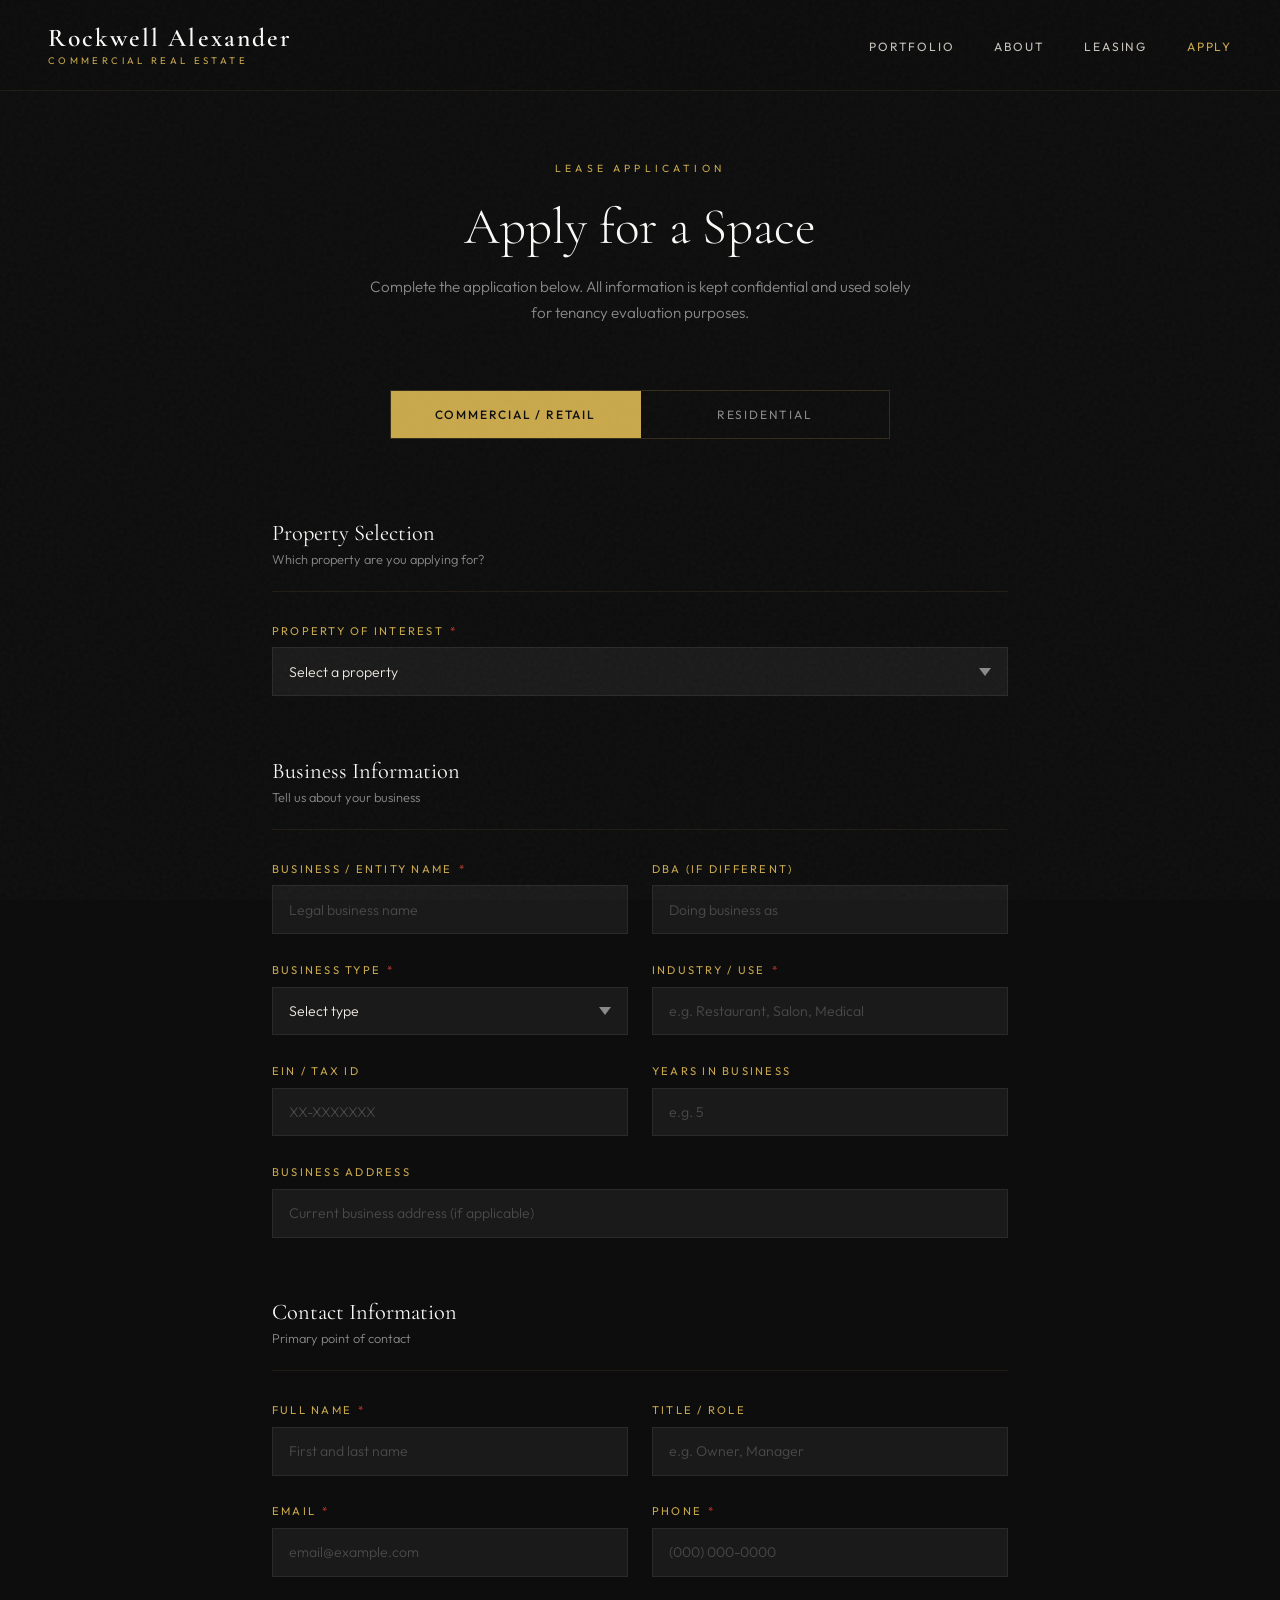
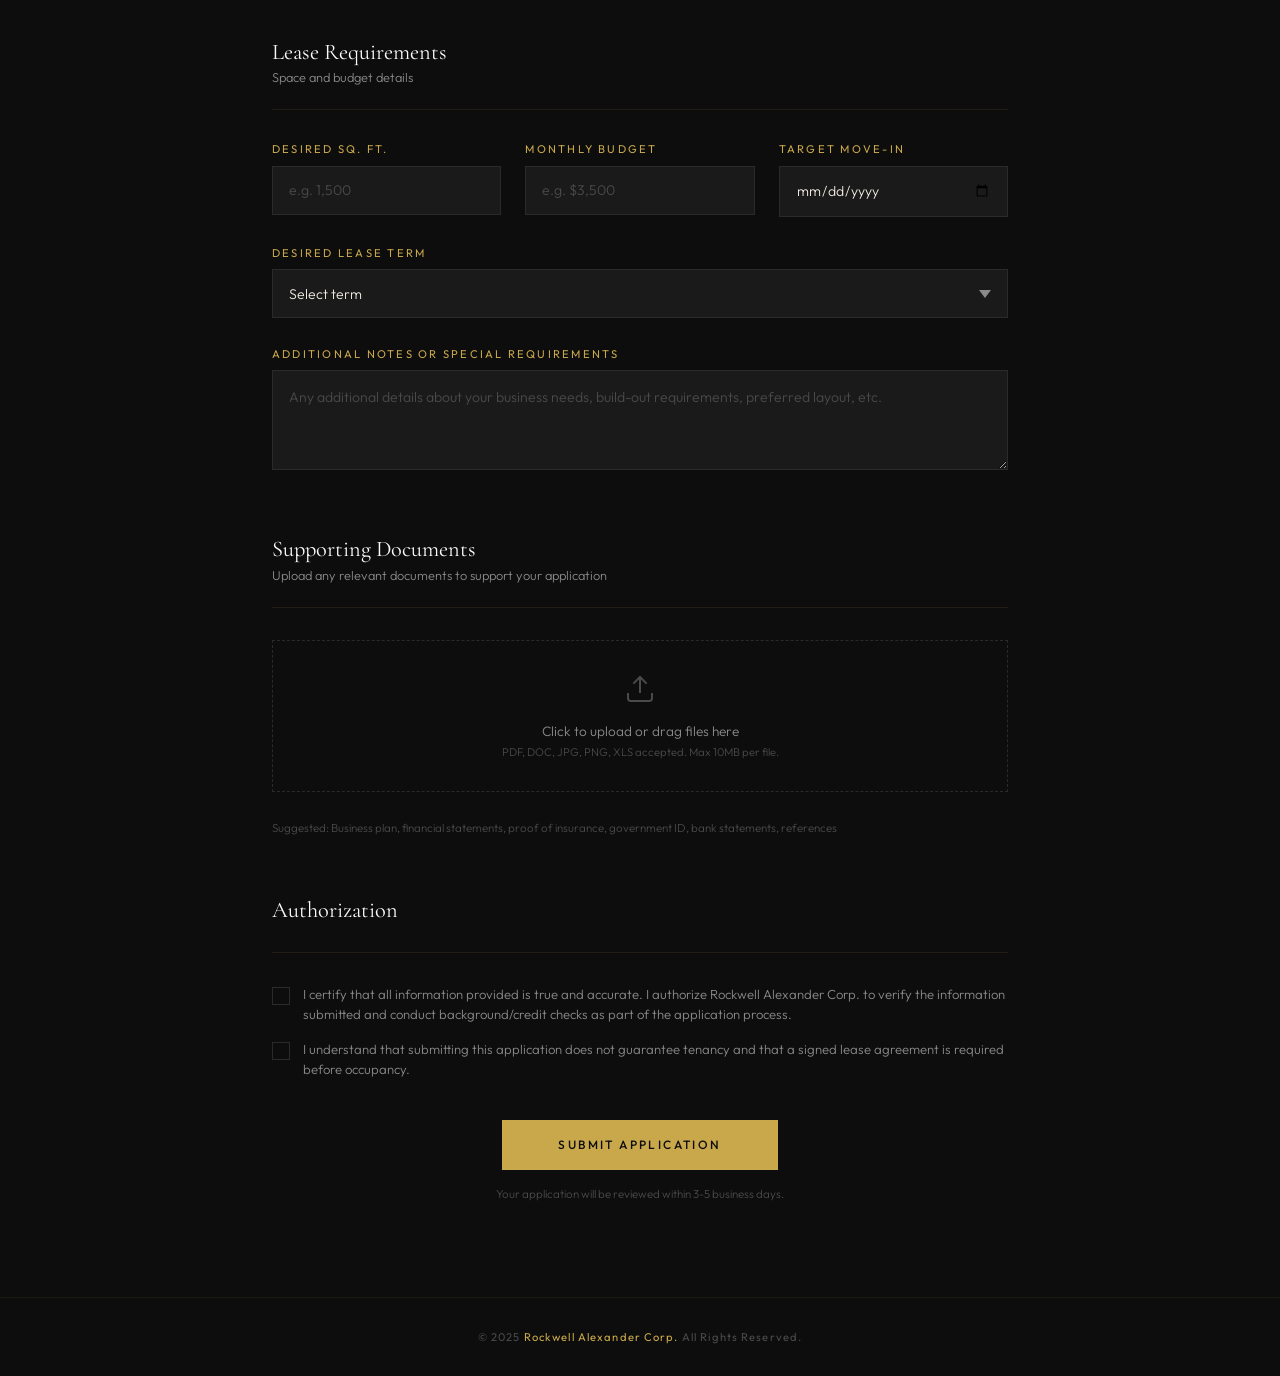
==== apply.html @ 835d2788 "v1" ====
<!DOCTYPE html>
<html lang="en">
<head>
<meta charset="UTF-8">
<meta name="viewport" content="width=device-width, initial-scale=1.0">
<title>Apply | Rockwell Alexander Corp.</title>
<link href="https://fonts.googleapis.com/css2?family=Cormorant+Garamond:ital,wght@0,300;0,400;0,500;0,600;0,700;1,300;1,400&family=Outfit:wght@300;400;500;600&display=swap" rel="stylesheet">
<style>
*,*::before,*::after{margin:0;padding:0;box-sizing:border-box}
:root{--onyx:#0d0d0d;--charcoal:#1a1a1a;--graphite:#2a2a2a;--slate:#4a4a4a;--silver:#8a8a8a;--pearl:#c8c4bc;--cream:#f0ece4;--gold:#c9a84c;--gold-light:#dfc06f;--white:#fafaf8;--serif:'Cormorant Garamond',Georgia,serif;--sans:'Outfit',system-ui,sans-serif}
html{scroll-behavior:smooth}
body{font-family:var(--sans);background:var(--onyx);color:var(--cream);overflow-x:hidden;-webkit-font-smoothing:antialiased;min-height:100vh}
body::after{content:'';position:fixed;inset:0;background-image:url("data:image/svg+xml,%3Csvg viewBox='0 0 256 256' xmlns='http://www.w3.org/2000/svg'%3E%3Cfilter id='noise'%3E%3CfeTurbulence type='fractalNoise' baseFrequency='0.9' numOctaves='4' stitchTiles='stitch'/%3E%3C/filter%3E%3Crect width='100%25' height='100%25' filter='url(%23noise)' opacity='0.03'/%3E%3C/svg%3E");pointer-events:none;z-index:9999}

/* NAV */
nav{position:fixed;top:0;left:0;right:0;z-index:100;padding:1.5rem 3rem;display:flex;justify-content:space-between;align-items:center;background:rgba(13,13,13,0.97);backdrop-filter:blur(20px);box-shadow:0 1px 0 rgba(201,168,76,0.1)}
.logo{display:flex;flex-direction:column;text-decoration:none}
.logo-main{font-family:var(--serif);font-size:1.6rem;font-weight:600;letter-spacing:0.08em;color:var(--white);line-height:1.1}
.logo-sub{font-family:var(--sans);font-size:0.6rem;font-weight:400;letter-spacing:0.35em;text-transform:uppercase;color:var(--gold);margin-top:2px}
.nav-links{display:flex;gap:2.5rem;list-style:none;align-items:center}
.nav-links a{font-family:var(--sans);font-size:0.75rem;font-weight:400;letter-spacing:0.15em;text-transform:uppercase;color:var(--pearl);text-decoration:none;transition:color 0.3s}
.nav-links a:hover{color:var(--gold)}
.menu-toggle{display:none;background:none;border:none;cursor:pointer;padding:0.5rem}
.menu-toggle span{display:block;width:24px;height:1px;background:var(--cream);margin:6px 0}

/* PAGE HEADER */
.page-header{padding:10rem 2rem 4rem;text-align:center}
.page-header .eyebrow{font-size:0.65rem;font-weight:400;letter-spacing:0.4em;text-transform:uppercase;color:var(--gold);margin-bottom:1.2rem}
.page-header h1{font-family:var(--serif);font-size:clamp(2.2rem,4vw,3.5rem);font-weight:300;color:var(--white);line-height:1.2;margin-bottom:1rem}
.page-header p{font-size:0.95rem;font-weight:300;color:var(--silver);max-width:560px;margin:0 auto;line-height:1.7}

/* APPLICATION TYPE TOGGLE */
.app-type-toggle{display:flex;justify-content:center;gap:0;margin:0 auto 3rem;max-width:500px;border:1px solid rgba(201,168,76,0.2);border-radius:0}
.toggle-btn{flex:1;padding:1rem 1.5rem;background:transparent;border:none;color:var(--silver);font-family:var(--sans);font-size:0.75rem;font-weight:400;letter-spacing:0.15em;text-transform:uppercase;cursor:pointer;transition:all 0.3s ease;position:relative}
.toggle-btn.active{background:var(--gold);color:var(--onyx);font-weight:500}
.toggle-btn:first-child{border-right:1px solid rgba(201,168,76,0.2)}
.toggle-btn:hover:not(.active){color:var(--gold);background:rgba(201,168,76,0.05)}

/* FORM CONTAINER */
.form-container{max-width:800px;margin:0 auto;padding:0 2rem 6rem}
.form-section{display:none}
.form-section.active{display:block}

/* FORM STYLES */
.form-group{margin-bottom:1.8rem}
.form-row{display:grid;grid-template-columns:1fr 1fr;gap:1.5rem}
.form-row-3{display:grid;grid-template-columns:1fr 1fr 1fr;gap:1.5rem}
.form-label{display:block;font-size:0.7rem;font-weight:400;letter-spacing:0.2em;text-transform:uppercase;color:var(--gold);margin-bottom:0.6rem}
.form-label .required{color:#c0392b;margin-left:2px}
.form-input,.form-select,.form-textarea{width:100%;padding:0.9rem 1rem;background:var(--charcoal);border:1px solid var(--graphite);color:var(--cream);font-family:var(--sans);font-size:0.88rem;font-weight:300;transition:border-color 0.3s ease;outline:none;-webkit-appearance:none;appearance:none;border-radius:0}
.form-input::placeholder,.form-textarea::placeholder{color:var(--slate);font-weight:300}
.form-input:focus,.form-select:focus,.form-textarea:focus{border-color:var(--gold);box-shadow:0 0 0 1px rgba(201,168,76,0.1)}
.form-select{background-image:url("data:image/svg+xml,%3Csvg xmlns='http://www.w3.org/2000/svg' width='12' height='8' viewBox='0 0 12 8'%3E%3Cpath fill='%238a8a8a' d='M6 8L0 0h12z'/%3E%3C/svg%3E");background-repeat:no-repeat;background-position:right 1rem center;padding-right:2.5rem;cursor:pointer}
.form-select option{background:var(--charcoal);color:var(--cream)}
.form-textarea{resize:vertical;min-height:100px;line-height:1.6}

/* SECTION DIVIDERS */
.form-divider{padding:2rem 0 1.5rem;border-bottom:1px solid rgba(201,168,76,0.1);margin-bottom:2rem}
.form-divider h3{font-family:var(--serif);font-size:1.4rem;font-weight:400;color:var(--white);margin-bottom:0.3rem}
.form-divider p{font-size:0.8rem;color:var(--silver);font-weight:300}

/* FILE UPLOAD */
.file-upload-area{border:1px dashed var(--graphite);padding:2rem;text-align:center;cursor:pointer;transition:all 0.3s ease;position:relative}
.file-upload-area:hover,.file-upload-area.dragover{border-color:var(--gold);background:rgba(201,168,76,0.03)}
.file-upload-area input[type="file"]{position:absolute;inset:0;opacity:0;cursor:pointer}
.file-upload-icon{margin-bottom:0.8rem}
.file-upload-icon svg{width:32px;height:32px;stroke:var(--slate)}
.file-upload-text{font-size:0.85rem;color:var(--silver);font-weight:300;margin-bottom:0.3rem}
.file-upload-hint{font-size:0.7rem;color:var(--slate);font-weight:300}
.file-list{margin-top:1rem;display:flex;flex-direction:column;gap:0.5rem}
.file-item{display:flex;align-items:center;justify-content:space-between;padding:0.6rem 0.8rem;background:var(--graphite);font-size:0.8rem;color:var(--pearl)}
.file-item button{background:none;border:none;color:var(--silver);cursor:pointer;font-size:0.75rem;padding:0.2rem 0.5rem;transition:color 0.2s}
.file-item button:hover{color:#c0392b}
.file-size{color:var(--slate);font-size:0.7rem;margin-left:0.5rem}

/* CHECKBOX / CONSENT */
.form-checkbox{display:flex;align-items:flex-start;gap:0.8rem;cursor:pointer;margin-bottom:1rem}
.form-checkbox input{display:none}
.checkbox-box{width:18px;height:18px;min-width:18px;border:1px solid var(--graphite);display:flex;align-items:center;justify-content:center;transition:all 0.2s;margin-top:2px}
.form-checkbox input:checked + .checkbox-box{background:var(--gold);border-color:var(--gold)}
.form-checkbox input:checked + .checkbox-box svg{opacity:1}
.checkbox-box svg{width:12px;height:12px;stroke:var(--onyx);opacity:0;transition:opacity 0.2s}
.checkbox-label{font-size:0.82rem;color:var(--silver);font-weight:300;line-height:1.5}

/* SUBMIT */
.submit-section{margin-top:2.5rem;text-align:center}
.btn-submit{display:inline-block;padding:1.1rem 3.5rem;background:var(--gold);color:var(--onyx);font-family:var(--sans);font-size:0.75rem;font-weight:500;letter-spacing:0.2em;text-transform:uppercase;border:none;cursor:pointer;transition:all 0.3s ease}
.btn-submit:hover{background:var(--gold-light);transform:translateY(-2px);box-shadow:0 10px 30px rgba(201,168,76,0.2)}
.btn-submit:disabled{opacity:0.4;cursor:not-allowed;transform:none;box-shadow:none}
.submit-note{font-size:0.72rem;color:var(--slate);margin-top:1rem;font-weight:300}

/* SUCCESS MESSAGE */
.success-message{display:none;text-align:center;padding:4rem 2rem}
.success-icon{width:60px;height:60px;border:2px solid var(--gold);border-radius:50%;display:flex;align-items:center;justify-content:center;margin:0 auto 1.5rem}
.success-icon svg{width:28px;height:28px;stroke:var(--gold)}
.success-message h2{font-family:var(--serif);font-size:2rem;font-weight:300;color:var(--white);margin-bottom:0.8rem}
.success-message p{font-size:0.9rem;color:var(--silver);font-weight:300;line-height:1.7;max-width:450px;margin:0 auto}

/* FOOTER */
footer{border-top:1px solid rgba(201,168,76,0.08);padding:2rem 3rem;text-align:center}
.footer-text{font-size:0.7rem;color:var(--slate);letter-spacing:0.1em}
.footer-text a{color:var(--gold);text-decoration:none}

/* RESPONSIVE */
@media(max-width:1024px){
.form-row-3{grid-template-columns:1fr 1fr}
}
@media(max-width:768px){
nav{padding:1rem 1.5rem}
.nav-links{display:none}
.nav-links.show{display:flex;flex-direction:column;position:absolute;top:100%;left:0;right:0;background:rgba(13,13,13,0.98);padding:1.5rem 2rem;gap:0;border-bottom:1px solid rgba(201,168,76,0.15);z-index:100;backdrop-filter:blur(10px)}
.nav-links.show li a{padding:0.8rem 0;display:block}
.menu-toggle{display:block}
.page-header{padding:7rem 1.5rem 3rem}
.page-header h1{font-size:2rem}
.form-container{padding:0 1.5rem 4rem}
.form-row,.form-row-3{grid-template-columns:1fr}
.app-type-toggle{margin:0 1.5rem 2.5rem;max-width:none}
.toggle-btn{font-size:0.65rem;padding:0.8rem 1rem}
.form-divider h3{font-size:1.2rem}
}
</style>
</head>
<body>

<nav>
  <a href="index.html" class="logo"><span class="logo-main">Rockwell Alexander</span><span class="logo-sub">Commercial Real Estate</span></a>
  <button class="menu-toggle" onclick="document.querySelector('.nav-links').classList.toggle('show')" aria-label="Menu"><span></span><span></span><span></span></button>
  <ul class="nav-links">
    <li><a href="index.html#portfolio">Portfolio</a></li>
    <li><a href="index.html#about">About</a></li>
    <li><a href="contact.html">Leasing</a></li>
    <li><a href="apply.html" style="color:var(--gold)">Apply</a></li>
  </ul>
</nav>

<header class="page-header">
  <p class="eyebrow">Lease Application</p>
  <h1>Apply for a Space</h1>
  <p>Complete the application below. All information is kept confidential and used solely for tenancy evaluation purposes.</p>
</header>

<!-- APPLICATION TYPE TOGGLE -->
<div class="app-type-toggle">
  <button class="toggle-btn active" onclick="switchForm('commercial')">Commercial / Retail</button>
  <button class="toggle-btn" onclick="switchForm('residential')">Residential</button>
</div>

<div class="form-container">

<!-- ==================== COMMERCIAL APPLICATION ==================== -->
<div class="form-section active" id="form-commercial">

  <div class="form-divider">
    <h3>Property Selection</h3>
    <p>Which property are you applying for?</p>
  </div>

  <div class="form-group">
    <label class="form-label">Property of Interest <span class="required">*</span></label>
    <select class="form-select" name="c_property" required>
      <option value="" disabled selected>Select a property</option>
      <option>18-30 Broadway, Valhalla, NY 10595 — Retail</option>
      <option>2-30 Columbus Avenue, Tuckahoe, NY 10707 — Retail</option>
      <option>392 Bedford Park Boulevard, Bronx, NY — Retail</option>
      <option>348 North Windsor Avenue, Brightwaters, NY — Retail</option>
    </select>
  </div>

  <div class="form-divider">
    <h3>Business Information</h3>
    <p>Tell us about your business</p>
  </div>

  <div class="form-group form-row">
    <div>
      <label class="form-label">Business / Entity Name <span class="required">*</span></label>
      <input type="text" class="form-input" name="c_business_name" placeholder="Legal business name" required>
    </div>
    <div>
      <label class="form-label">DBA (if different)</label>
      <input type="text" class="form-input" name="c_dba" placeholder="Doing business as">
    </div>
  </div>

  <div class="form-group form-row">
    <div>
      <label class="form-label">Business Type <span class="required">*</span></label>
      <select class="form-select" name="c_business_type" required>
        <option value="" disabled selected>Select type</option>
        <option>Sole Proprietorship</option>
        <option>LLC</option>
        <option>Corporation</option>
        <option>Partnership</option>
        <option>Other</option>
      </select>
    </div>
    <div>
      <label class="form-label">Industry / Use <span class="required">*</span></label>
      <input type="text" class="form-input" name="c_industry" placeholder="e.g. Restaurant, Salon, Medical" required>
    </div>
  </div>

  <div class="form-group form-row">
    <div>
      <label class="form-label">EIN / Tax ID</label>
      <input type="text" class="form-input" name="c_ein" placeholder="XX-XXXXXXX">
    </div>
    <div>
      <label class="form-label">Years in Business</label>
      <input type="text" class="form-input" name="c_years_business" placeholder="e.g. 5">
    </div>
  </div>

  <div class="form-group">
    <label class="form-label">Business Address</label>
    <input type="text" class="form-input" name="c_business_address" placeholder="Current business address (if applicable)">
  </div>

  <div class="form-divider">
    <h3>Contact Information</h3>
    <p>Primary point of contact</p>
  </div>

  <div class="form-group form-row">
    <div>
      <label class="form-label">Full Name <span class="required">*</span></label>
      <input type="text" class="form-input" name="c_contact_name" placeholder="First and last name" required>
    </div>
    <div>
      <label class="form-label">Title / Role</label>
      <input type="text" class="form-input" name="c_contact_title" placeholder="e.g. Owner, Manager">
    </div>
  </div>

  <div class="form-group form-row">
    <div>
      <label class="form-label">Email <span class="required">*</span></label>
      <input type="email" class="form-input" name="c_email" placeholder="email@example.com" required>
    </div>
    <div>
      <label class="form-label">Phone <span class="required">*</span></label>
      <input type="tel" class="form-input" name="c_phone" placeholder="(000) 000-0000" required>
    </div>
  </div>

  <div class="form-divider">
    <h3>Lease Requirements</h3>
    <p>Space and budget details</p>
  </div>

  <div class="form-group form-row-3">
    <div>
      <label class="form-label">Desired Sq. Ft.</label>
      <input type="text" class="form-input" name="c_sqft" placeholder="e.g. 1,500">
    </div>
    <div>
      <label class="form-label">Monthly Budget</label>
      <input type="text" class="form-input" name="c_budget" placeholder="e.g. $3,500">
    </div>
    <div>
      <label class="form-label">Target Move-In</label>
      <input type="date" class="form-input" name="c_move_in">
    </div>
  </div>

  <div class="form-group">
    <label class="form-label">Desired Lease Term</label>
    <select class="form-select" name="c_lease_term">
      <option value="" disabled selected>Select term</option>
      <option>1 Year</option>
      <option>2 Years</option>
      <option>3 Years</option>
      <option>5 Years</option>
      <option>5+ Years</option>
      <option>Negotiable</option>
    </select>
  </div>

  <div class="form-group">
    <label class="form-label">Additional Notes or Special Requirements</label>
    <textarea class="form-textarea" name="c_notes" placeholder="Any additional details about your business needs, build-out requirements, preferred layout, etc."></textarea>
  </div>

  <div class="form-divider">
    <h3>Supporting Documents</h3>
    <p>Upload any relevant documents to support your application</p>
  </div>

  <div class="form-group">
    <div class="file-upload-area" id="c-upload-area">
      <input type="file" multiple accept=".pdf,.doc,.docx,.jpg,.jpeg,.png,.xls,.xlsx" onchange="handleFiles(event, 'commercial')">
      <div class="file-upload-icon"><svg viewBox="0 0 24 24" fill="none" stroke-width="1.5"><path d="M21 15v4a2 2 0 01-2 2H5a2 2 0 01-2-2v-4"/><polyline points="17 8 12 3 7 8"/><line x1="12" y1="3" x2="12" y2="15"/></svg></div>
      <div class="file-upload-text">Click to upload or drag files here</div>
      <div class="file-upload-hint">PDF, DOC, JPG, PNG, XLS accepted. Max 10MB per file.</div>
    </div>
    <div class="file-list" id="c-file-list"></div>
    <div style="margin-top:0.8rem;font-size:0.72rem;color:var(--slate);font-weight:300">
      Suggested: Business plan, financial statements, proof of insurance, government ID, bank statements, references
    </div>
  </div>

  <div class="form-divider">
    <h3>Authorization</h3>
  </div>

  <label class="form-checkbox">
    <input type="checkbox" name="c_consent" required>
    <span class="checkbox-box"><svg viewBox="0 0 24 24" fill="none" stroke-width="3"><polyline points="20 6 9 17 4 12"/></svg></span>
    <span class="checkbox-label">I certify that all information provided is true and accurate. I authorize Rockwell Alexander Corp. to verify the information submitted and conduct background/credit checks as part of the application process.</span>
  </label>

  <label class="form-checkbox">
    <input type="checkbox" name="c_terms" required>
    <span class="checkbox-box"><svg viewBox="0 0 24 24" fill="none" stroke-width="3"><polyline points="20 6 9 17 4 12"/></svg></span>
    <span class="checkbox-label">I understand that submitting this application does not guarantee tenancy and that a signed lease agreement is required before occupancy.</span>
  </label>

  <div class="submit-section">
    <button type="button" class="btn-submit" onclick="submitForm('commercial')">Submit Application</button>
    <p class="submit-note">Your application will be reviewed within 3-5 business days.</p>
  </div>

</div>

<!-- ==================== RESIDENTIAL APPLICATION ==================== -->
<div class="form-section" id="form-residential">

  <div class="form-divider">
    <h3>Property Selection</h3>
    <p>Which property are you applying for?</p>
  </div>

  <div class="form-group form-row">
    <div>
      <label class="form-label">Property <span class="required">*</span></label>
      <select class="form-select" name="r_property" required>
        <option value="" disabled selected>Select a property</option>
        <option>18-30 Broadway, Valhalla, NY 10595</option>
      </select>
    </div>
    <div>
      <label class="form-label">Unit Type Preference</label>
      <select class="form-select" name="r_unit_type">
        <option value="" disabled selected>Select preference</option>
        <option>Studio</option>
        <option>1 Bedroom</option>
        <option>2 Bedroom</option>
        <option>3+ Bedroom</option>
        <option>No Preference</option>
      </select>
    </div>
  </div>

  <div class="form-divider">
    <h3>Personal Information</h3>
    <p>Primary applicant details</p>
  </div>

  <div class="form-group form-row">
    <div>
      <label class="form-label">Full Legal Name <span class="required">*</span></label>
      <input type="text" class="form-input" name="r_name" placeholder="First, Middle, Last" required>
    </div>
    <div>
      <label class="form-label">Date of Birth <span class="required">*</span></label>
      <input type="date" class="form-input" name="r_dob" required>
    </div>
  </div>

  <div class="form-group form-row">
    <div>
      <label class="form-label">Email <span class="required">*</span></label>
      <input type="email" class="form-input" name="r_email" placeholder="email@example.com" required>
    </div>
    <div>
      <label class="form-label">Phone <span class="required">*</span></label>
      <input type="tel" class="form-input" name="r_phone" placeholder="(000) 000-0000" required>
    </div>
  </div>

  <div class="form-group form-row">
    <div>
      <label class="form-label">SSN (Last 4 Digits)</label>
      <input type="text" class="form-input" name="r_ssn4" placeholder="XXXX" maxlength="4">
    </div>
    <div>
      <label class="form-label">Driver's License / State ID</label>
      <input type="text" class="form-input" name="r_dl" placeholder="ID number">
    </div>
  </div>

  <div class="form-divider">
    <h3>Current Residence</h3>
    <p>Where do you live now?</p>
  </div>

  <div class="form-group">
    <label class="form-label">Current Address <span class="required">*</span></label>
    <input type="text" class="form-input" name="r_current_address" placeholder="Street, City, State, ZIP" required>
  </div>

  <div class="form-group form-row-3">
    <div>
      <label class="form-label">Monthly Rent</label>
      <input type="text" class="form-input" name="r_current_rent" placeholder="e.g. $1,800">
    </div>
    <div>
      <label class="form-label">How Long at Address</label>
      <input type="text" class="form-input" name="r_duration" placeholder="e.g. 3 years">
    </div>
    <div>
      <label class="form-label">Reason for Leaving</label>
      <input type="text" class="form-input" name="r_reason" placeholder="e.g. Relocating">
    </div>
  </div>

  <div class="form-group form-row">
    <div>
      <label class="form-label">Landlord / Management Name</label>
      <input type="text" class="form-input" name="r_landlord_name" placeholder="Current landlord">
    </div>
    <div>
      <label class="form-label">Landlord Phone</label>
      <input type="tel" class="form-input" name="r_landlord_phone" placeholder="(000) 000-0000">
    </div>
  </div>

  <div class="form-divider">
    <h3>Employment & Income</h3>
    <p>Financial information for qualification</p>
  </div>

  <div class="form-group form-row">
    <div>
      <label class="form-label">Employer <span class="required">*</span></label>
      <input type="text" class="form-input" name="r_employer" placeholder="Company name" required>
    </div>
    <div>
      <label class="form-label">Job Title</label>
      <input type="text" class="form-input" name="r_job_title" placeholder="Your position">
    </div>
  </div>

  <div class="form-group form-row-3">
    <div>
      <label class="form-label">Monthly Income <span class="required">*</span></label>
      <input type="text" class="form-input" name="r_income" placeholder="e.g. $5,000" required>
    </div>
    <div>
      <label class="form-label">Years Employed</label>
      <input type="text" class="form-input" name="r_years_employed" placeholder="e.g. 4">
    </div>
    <div>
      <label class="form-label">Employer Phone</label>
      <input type="tel" class="form-input" name="r_employer_phone" placeholder="(000) 000-0000">
    </div>
  </div>

  <div class="form-divider">
    <h3>Additional Occupants</h3>
    <p>List anyone who will also reside in the unit</p>
  </div>

  <div class="form-group form-row">
    <div>
      <label class="form-label">Number of Occupants (including you)</label>
      <select class="form-select" name="r_occupants">
        <option value="" disabled selected>Select</option>
        <option>1</option>
        <option>2</option>
        <option>3</option>
        <option>4</option>
        <option>5+</option>
      </select>
    </div>
    <div>
      <label class="form-label">Pets?</label>
      <select class="form-select" name="r_pets">
        <option value="" disabled selected>Select</option>
        <option>No Pets</option>
        <option>Dog</option>
        <option>Cat</option>
        <option>Other</option>
      </select>
    </div>
  </div>

  <div class="form-group">
    <label class="form-label">Names & Relationships of Additional Occupants</label>
    <textarea class="form-textarea" name="r_occupant_details" placeholder="e.g. Jane Doe — Spouse, John Doe Jr. — Child (age 8)" rows="3"></textarea>
  </div>

  <div class="form-divider">
    <h3>Lease Details</h3>
  </div>

  <div class="form-group form-row">
    <div>
      <label class="form-label">Desired Move-In Date</label>
      <input type="date" class="form-input" name="r_move_in">
    </div>
    <div>
      <label class="form-label">Desired Lease Term</label>
      <select class="form-select" name="r_lease_term">
        <option value="" disabled selected>Select term</option>
        <option>Month-to-Month</option>
        <option>6 Months</option>
        <option>1 Year</option>
        <option>2 Years</option>
      </select>
    </div>
  </div>

  <div class="form-divider">
    <h3>Emergency Contact</h3>
  </div>

  <div class="form-group form-row-3">
    <div>
      <label class="form-label">Name</label>
      <input type="text" class="form-input" name="r_emergency_name" placeholder="Full name">
    </div>
    <div>
      <label class="form-label">Relationship</label>
      <input type="text" class="form-input" name="r_emergency_relation" placeholder="e.g. Parent">
    </div>
    <div>
      <label class="form-label">Phone</label>
      <input type="tel" class="form-input" name="r_emergency_phone" placeholder="(000) 000-0000">
    </div>
  </div>

  <div class="form-group">
    <label class="form-label">Additional Notes</label>
    <textarea class="form-textarea" name="r_notes" placeholder="Anything else you'd like us to know"></textarea>
  </div>

  <div class="form-divider">
    <h3>Supporting Documents</h3>
    <p>Upload documents to support your application</p>
  </div>

  <div class="form-group">
    <div class="file-upload-area" id="r-upload-area">
      <input type="file" multiple accept=".pdf,.doc,.docx,.jpg,.jpeg,.png,.xls,.xlsx" onchange="handleFiles(event, 'residential')">
      <div class="file-upload-icon"><svg viewBox="0 0 24 24" fill="none" stroke-width="1.5"><path d="M21 15v4a2 2 0 01-2 2H5a2 2 0 01-2-2v-4"/><polyline points="17 8 12 3 7 8"/><line x1="12" y1="3" x2="12" y2="15"/></svg></div>
      <div class="file-upload-text">Click to upload or drag files here</div>
      <div class="file-upload-hint">PDF, DOC, JPG, PNG, XLS accepted. Max 10MB per file.</div>
    </div>
    <div class="file-list" id="r-file-list"></div>
    <div style="margin-top:0.8rem;font-size:0.72rem;color:var(--slate);font-weight:300">
      Suggested: Government-issued ID, pay stubs (last 2 months), bank statements, employment letter, prior landlord reference
    </div>
  </div>

  <div class="form-divider">
    <h3>Authorization</h3>
  </div>

  <label class="form-checkbox">
    <input type="checkbox" name="r_consent" required>
    <span class="checkbox-box"><svg viewBox="0 0 24 24" fill="none" stroke-width="3"><polyline points="20 6 9 17 4 12"/></svg></span>
    <span class="checkbox-label">I certify that all information provided is true and accurate. I authorize Rockwell Alexander Corp. to verify the information submitted and conduct background/credit checks as part of the application process.</span>
  </label>

  <label class="form-checkbox">
    <input type="checkbox" name="r_terms" required>
    <span class="checkbox-box"><svg viewBox="0 0 24 24" fill="none" stroke-width="3"><polyline points="20 6 9 17 4 12"/></svg></span>
    <span class="checkbox-label">I understand that submitting this application does not guarantee tenancy and that a signed lease agreement is required before occupancy.</span>
  </label>

  <div class="submit-section">
    <button type="button" class="btn-submit" onclick="submitForm('residential')">Submit Application</button>
    <p class="submit-note">Your application will be reviewed within 3-5 business days.</p>
  </div>

</div>

<!-- SUCCESS MESSAGE -->
<div class="success-message" id="success-msg">
  <div class="success-icon"><svg viewBox="0 0 24 24" fill="none" stroke-width="2"><polyline points="20 6 9 17 4 12"/></svg></div>
  <h2>Application Received</h2>
  <p>Thank you for your submission. Our team will review your application and be in touch within 3-5 business days.</p>
  <br>
  <a href="index.html" style="color:var(--gold);font-size:0.8rem;letter-spacing:0.15em;text-transform:uppercase;text-decoration:none">Return to Home</a>
</div>

</div>

<footer>
  <p class="footer-text">&copy; 2025 <a href="index.html">Rockwell Alexander Corp.</a> All Rights Reserved.</p>
</footer>

<script>
// --- FORM TOGGLE ---
function switchForm(type) {
  document.querySelectorAll('.toggle-btn').forEach(b => b.classList.remove('active'));
  document.querySelectorAll('.form-section').forEach(s => s.classList.remove('active'));
  event.target.classList.add('active');
  document.getElementById('form-' + type).classList.add('active');
  document.getElementById('success-msg').style.display = 'none';
}

// --- FILE HANDLING ---
const uploadedFiles = { commercial: [], residential: [] };

function handleFiles(e, type) {
  const newFiles = Array.from(e.target.files);
  newFiles.forEach(file => {
    if (file.size > 10 * 1024 * 1024) {
      alert(file.name + ' exceeds 10MB limit.');
      return;
    }
    if (!uploadedFiles[type].find(f => f.name === file.name && f.size === file.size)) {
      uploadedFiles[type].push(file);
    }
  });
  renderFileList(type);
  e.target.value = '';
}

function removeFile(type, index) {
  uploadedFiles[type].splice(index, 1);
  renderFileList(type);
}

function renderFileList(type) {
  const prefix = type === 'commercial' ? 'c' : 'r';
  const container = document.getElementById(prefix + '-file-list');
  container.innerHTML = '';
  uploadedFiles[type].forEach((file, i) => {
    const size = file.size < 1024 ? file.size + ' B'
      : file.size < 1048576 ? (file.size / 1024).toFixed(1) + ' KB'
      : (file.size / 1048576).toFixed(1) + ' MB';
    const div = document.createElement('div');
    div.className = 'file-item';
    div.innerHTML = '<span>' + file.name + '<span class="file-size">' + size + '</span></span>'
      + '<button onclick="removeFile(\'' + type + '\',' + i + ')">Remove</button>';
    container.appendChild(div);
  });
}

// --- DRAG & DROP ---
['c-upload-area', 'r-upload-area'].forEach(id => {
  const area = document.getElementById(id);
  if (!area) return;
  ['dragenter','dragover'].forEach(evt => {
    area.addEventListener(evt, e => { e.preventDefault(); area.classList.add('dragover'); });
  });
  ['dragleave','drop'].forEach(evt => {
    area.addEventListener(evt, e => { e.preventDefault(); area.classList.remove('dragover'); });
  });
  area.addEventListener('drop', e => {
    const type = id.startsWith('c') ? 'commercial' : 'residential';
    const dt = e.dataTransfer;
    if (dt.files.length) {
      Array.from(dt.files).forEach(file => {
        if (file.size > 10 * 1024 * 1024) { alert(file.name + ' exceeds 10MB limit.'); return; }
        if (!uploadedFiles[type].find(f => f.name === file.name && f.size === file.size)) {
          uploadedFiles[type].push(file);
        }
      });
      renderFileList(type);
    }
  });
});

// --- FORM SUBMISSION ---
// ============================================================
// BACKEND INTEGRATION PLACEHOLDER
// Replace this function body with your form service of choice:
//
// OPTION A: Web3Forms (free, supports attachments)
//   1. Sign up at https://web3forms.com and get your access_key
//   2. Uncomment the Web3Forms code below and add your key
//
// OPTION B: Formspree (free 50 submissions/month)
//   1. Create a form at https://formspree.io
//   2. POST the FormData to your Formspree endpoint
//
// OPTION C: Custom backend
//   POST the FormData to your own API endpoint
// ============================================================
function submitForm(type) {
  const section = document.getElementById('form-' + type);
  const required = section.querySelectorAll('[required]');
  let valid = true;

  required.forEach(field => {
    if (!field.value || (field.type === 'checkbox' && !field.checked)) {
      field.style.borderColor = '#c0392b';
      valid = false;
      field.addEventListener('input', () => { field.style.borderColor = ''; }, { once: true });
      field.addEventListener('change', () => { field.style.borderColor = ''; }, { once: true });
    }
  });

  if (!valid) {
    const firstInvalid = section.querySelector('[required][style*="border-color"]');
    if (firstInvalid) firstInvalid.scrollIntoView({ behavior: 'smooth', block: 'center' });
    return;
  }

  // Collect form data
  const formData = new FormData();
  formData.append('application_type', type);

  section.querySelectorAll('.form-input, .form-select, .form-textarea').forEach(field => {
    if (field.name && field.value) formData.append(field.name, field.value);
  });

  // Attach files
  uploadedFiles[type].forEach(file => {
    formData.append('attachments', file, file.name);
  });

  // --- UNCOMMENT ONE OF THESE TO ENABLE SUBMISSION ---

  // // WEB3FORMS:
  // formData.append('access_key', 'YOUR-ACCESS-KEY-HERE');
  // formData.append('subject', 'New ' + type + ' lease application — Rockwell Alexander');
  // fetch('https://api.web3forms.com/submit', { method: 'POST', body: formData })
  //   .then(r => r.json())
  //   .then(data => { if (data.success) showSuccess(); else alert('Error submitting. Please try again.'); })
  //   .catch(() => alert('Network error. Please try again.'));

  // // FORMSPREE:
  // fetch('https://formspree.io/f/YOUR-FORM-ID', { method: 'POST', body: formData })
  //   .then(r => { if (r.ok) showSuccess(); else alert('Error submitting. Please try again.'); })
  //   .catch(() => alert('Network error. Please try again.'));

  // FOR NOW: just show success (remove this line when backend is connected)
  showSuccess();
}

function showSuccess() {
  document.querySelectorAll('.form-section').forEach(s => s.classList.remove('active'));
  document.getElementById('success-msg').style.display = 'block';
  window.scrollTo({ top: 0, behavior: 'smooth' });
}
</script>
</body>
</html>
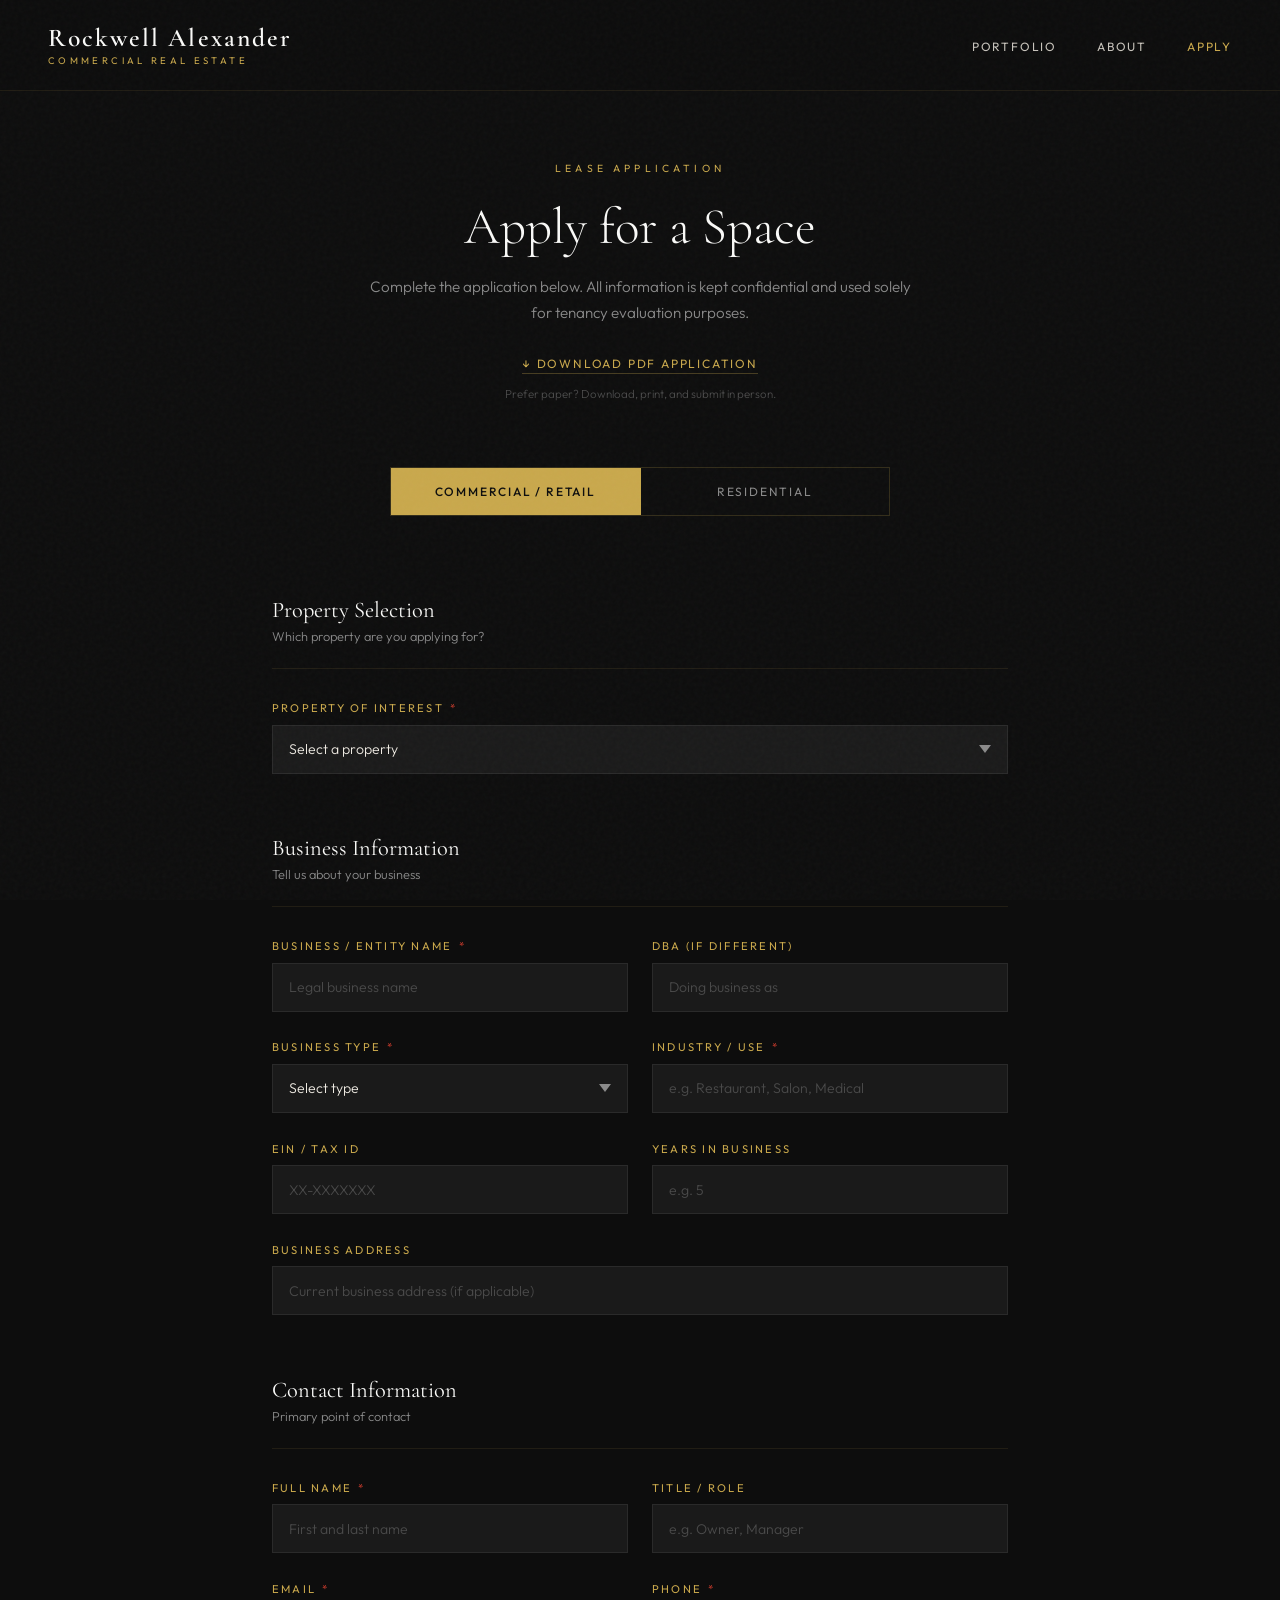
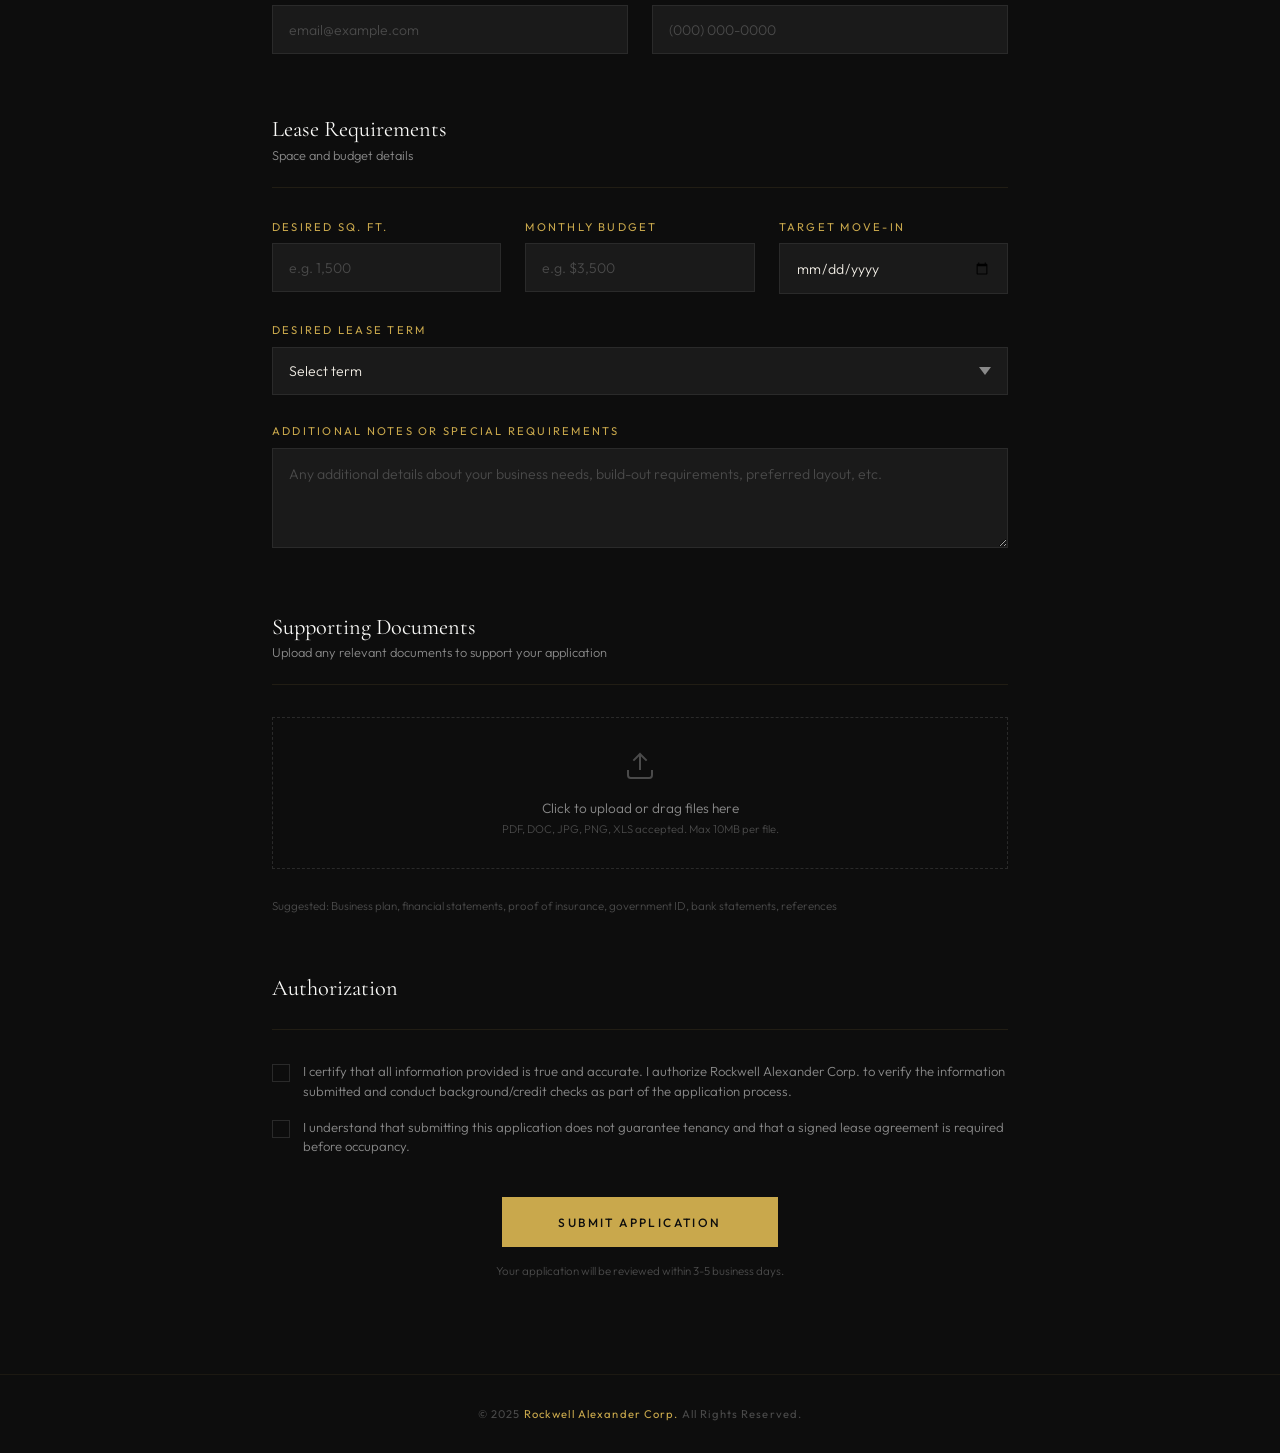
==== commit a0ec8065: "Update apply.html" ====
--- a/apply.html
+++ b/apply.html
@@ -129,7 +129,6 @@
   <ul class="nav-links">
     <li><a href="index.html#portfolio">Portfolio</a></li>
     <li><a href="index.html#about">About</a></li>
-    <li><a href="contact.html">Leasing</a></li>
     <li><a href="apply.html" style="color:var(--gold)">Apply</a></li>
   </ul>
 </nav>
@@ -138,6 +137,7 @@
   <p class="eyebrow">Lease Application</p>
   <h1>Apply for a Space</h1>
   <p>Complete the application below. All information is kept confidential and used solely for tenancy evaluation purposes.</p>
+  <p style="margin-top:1.5rem"><a href="RA_Commercial_Lease_Application.pdf" download style="color:var(--gold);font-size:0.75rem;font-weight:400;letter-spacing:0.15em;text-transform:uppercase;text-decoration:none;border-bottom:1px solid rgba(201,168,76,0.3);padding-bottom:2px;transition:border-color 0.3s" onmouseover="this.style.borderColor='var(--gold)'" onmouseout="this.style.borderColor='rgba(201,168,76,0.3)'">&#8595; Download PDF Application</a><span style="display:block;margin-top:0.5rem;font-size:0.72rem;color:var(--slate);font-weight:300">Prefer paper? Download, print, and submit in person.</span></p>
 </header>
 
 <!-- APPLICATION TYPE TOGGLE -->
@@ -667,21 +667,7 @@
 });
 
 // --- FORM SUBMISSION ---
-// ============================================================
-// BACKEND INTEGRATION PLACEHOLDER
-// Replace this function body with your form service of choice:
-//
-// OPTION A: Web3Forms (free, supports attachments)
-//   1. Sign up at https://web3forms.com and get your access_key
-//   2. Uncomment the Web3Forms code below and add your key
-//
-// OPTION B: Formspree (free 50 submissions/month)
-//   1. Create a form at https://formspree.io
-//   2. POST the FormData to your Formspree endpoint
-//
-// OPTION C: Custom backend
-//   POST the FormData to your own API endpoint
-// ============================================================
+
 function submitForm(type) {
   const section = document.getElementById('form-' + type);
   const required = section.querySelectorAll('[required]');
@@ -715,23 +701,31 @@
     formData.append('attachments', file, file.name);
   });
 
-  // --- UNCOMMENT ONE OF THESE TO ENABLE SUBMISSION ---
-
-  // // WEB3FORMS:
-  // formData.append('access_key', 'YOUR-ACCESS-KEY-HERE');
-  // formData.append('subject', 'New ' + type + ' lease application — Rockwell Alexander');
-  // fetch('https://api.web3forms.com/submit', { method: 'POST', body: formData })
-  //   .then(r => r.json())
-  //   .then(data => { if (data.success) showSuccess(); else alert('Error submitting. Please try again.'); })
-  //   .catch(() => alert('Network error. Please try again.'));
-
-  // // FORMSPREE:
-  // fetch('https://formspree.io/f/YOUR-FORM-ID', { method: 'POST', body: formData })
-  //   .then(r => { if (r.ok) showSuccess(); else alert('Error submitting. Please try again.'); })
-  //   .catch(() => alert('Network error. Please try again.'));
-
-  // FOR NOW: just show success (remove this line when backend is connected)
-  showSuccess();
+  // Web3Forms integration
+  formData.append('access_key', 'fbe2da36-3499-42de-b52e-ae49b0aa2226');
+  formData.append('subject', 'New ' + type + ' lease application — Rockwell Alexander');
+  formData.append('from_name', 'Rockwell Alexander Website');
+
+  const btn = section.querySelector('.btn-submit');
+  btn.disabled = true;
+  btn.textContent = 'SUBMITTING...';
+
+  fetch('https://api.web3forms.com/submit', { method: 'POST', body: formData })
+    .then(r => r.json())
+    .then(data => {
+      if (data.success) {
+        showSuccess();
+      } else {
+        alert('Error submitting application. Please try again.');
+        btn.disabled = false;
+        btn.textContent = 'SUBMIT APPLICATION';
+      }
+    })
+    .catch(() => {
+      alert('Network error. Please check your connection and try again.');
+      btn.disabled = false;
+      btn.textContent = 'SUBMIT APPLICATION';
+    });
 }
 
 function showSuccess() {
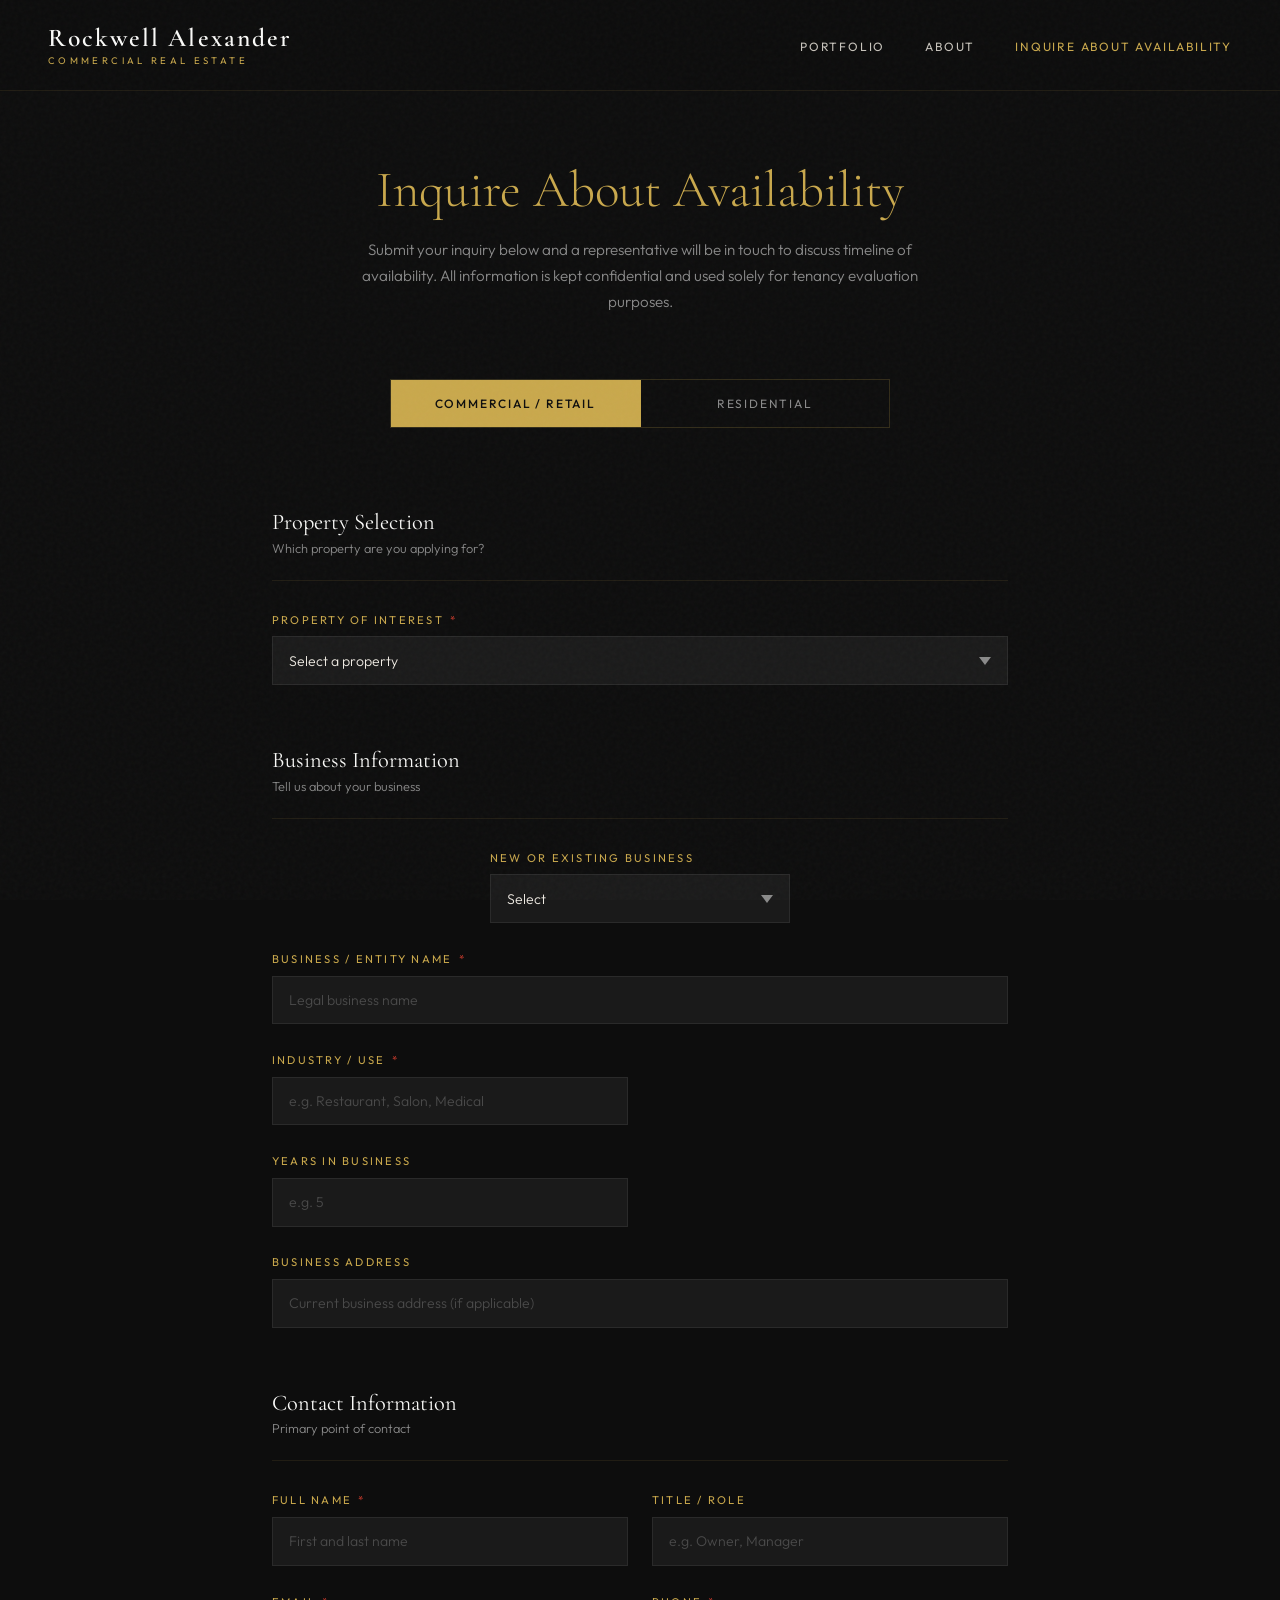
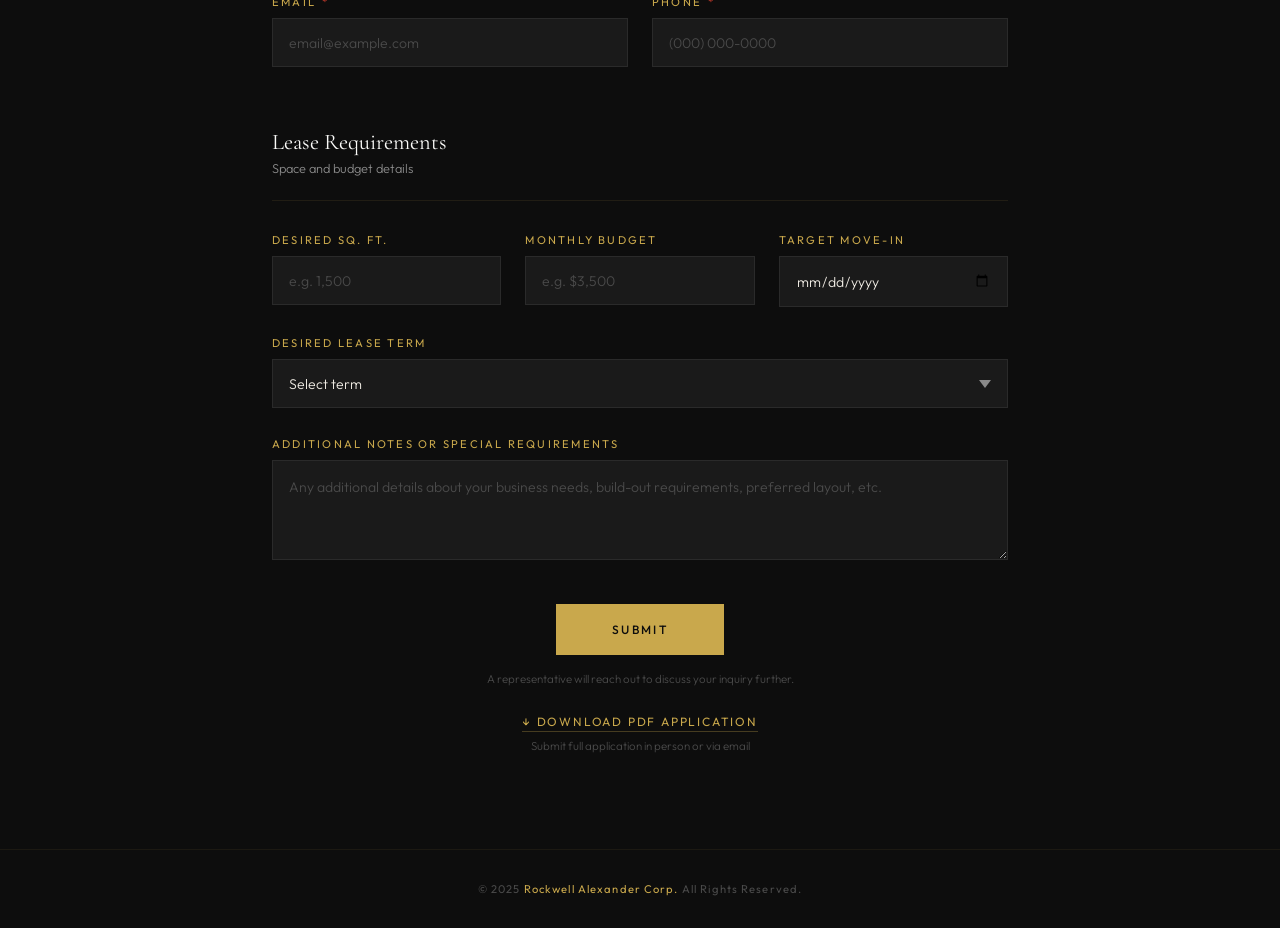
==== commit e74221ef: "Update apply.html" ====
--- a/apply.html
+++ b/apply.html
@@ -129,15 +129,13 @@
   <ul class="nav-links">
     <li><a href="index.html#portfolio">Portfolio</a></li>
     <li><a href="index.html#about">About</a></li>
-    <li><a href="apply.html" style="color:var(--gold)">Apply</a></li>
+    <li><a href="apply.html" style="color:var(--gold)">Inquire About Availability</a></li>
   </ul>
 </nav>
 
 <header class="page-header">
-  <p class="eyebrow">Lease Application</p>
-  <h1>Apply for a Space</h1>
-  <p>Complete the application below. All information is kept confidential and used solely for tenancy evaluation purposes.</p>
-  <p style="margin-top:1.5rem"><a href="RA_Commercial_Lease_Application.pdf" download style="color:var(--gold);font-size:0.75rem;font-weight:400;letter-spacing:0.15em;text-transform:uppercase;text-decoration:none;border-bottom:1px solid rgba(201,168,76,0.3);padding-bottom:2px;transition:border-color 0.3s" onmouseover="this.style.borderColor='var(--gold)'" onmouseout="this.style.borderColor='rgba(201,168,76,0.3)'">&#8595; Download PDF Application</a><span style="display:block;margin-top:0.5rem;font-size:0.72rem;color:var(--slate);font-weight:300">Prefer paper? Download, print, and submit in person.</span></p>
+  <h1 style="color:var(--gold)">Inquire About Availability</h1>
+  <p>Submit your inquiry below and a representative will be in touch to discuss timeline of availability. All information is kept confidential and used solely for tenancy evaluation purposes.</p>
 </header>
 
 <!-- APPLICATION TYPE TOGGLE -->
@@ -172,29 +170,21 @@
     <p>Tell us about your business</p>
   </div>
 
-  <div class="form-group form-row">
-    <div>
-      <label class="form-label">Business / Entity Name <span class="required">*</span></label>
-      <input type="text" class="form-input" name="c_business_name" placeholder="Legal business name" required>
-    </div>
-    <div>
-      <label class="form-label">DBA (if different)</label>
-      <input type="text" class="form-input" name="c_dba" placeholder="Doing business as">
-    </div>
-  </div>
-
-  <div class="form-group form-row">
-    <div>
-      <label class="form-label">Business Type <span class="required">*</span></label>
-      <select class="form-select" name="c_business_type" required>
-        <option value="" disabled selected>Select type</option>
-        <option>Sole Proprietorship</option>
-        <option>LLC</option>
-        <option>Corporation</option>
-        <option>Partnership</option>
-        <option>Other</option>
-      </select>
-    </div>
+  <div class="form-group" style="max-width:300px;margin-left:auto;margin-right:auto">
+    <label class="form-label">New or Existing Business</label>
+    <select class="form-select" name="c_business_status">
+      <option value="" disabled selected>Select</option>
+      <option>New Business</option>
+      <option>Existing Business</option>
+    </select>
+  </div>
+
+  <div class="form-group">
+    <label class="form-label">Business / Entity Name <span class="required">*</span></label>
+    <input type="text" class="form-input" name="c_business_name" placeholder="Legal business name" required>
+  </div>
+
+  <div class="form-group form-row">
     <div>
       <label class="form-label">Industry / Use <span class="required">*</span></label>
       <input type="text" class="form-input" name="c_industry" placeholder="e.g. Restaurant, Salon, Medical" required>
@@ -202,10 +192,6 @@
   </div>
 
   <div class="form-group form-row">
-    <div>
-      <label class="form-label">EIN / Tax ID</label>
-      <input type="text" class="form-input" name="c_ein" placeholder="XX-XXXXXXX">
-    </div>
     <div>
       <label class="form-label">Years in Business</label>
       <input type="text" class="form-input" name="c_years_business" placeholder="e.g. 5">
@@ -282,43 +268,10 @@
     <textarea class="form-textarea" name="c_notes" placeholder="Any additional details about your business needs, build-out requirements, preferred layout, etc."></textarea>
   </div>
 
-  <div class="form-divider">
-    <h3>Supporting Documents</h3>
-    <p>Upload any relevant documents to support your application</p>
-  </div>
-
-  <div class="form-group">
-    <div class="file-upload-area" id="c-upload-area">
-      <input type="file" multiple accept=".pdf,.doc,.docx,.jpg,.jpeg,.png,.xls,.xlsx" onchange="handleFiles(event, 'commercial')">
-      <div class="file-upload-icon"><svg viewBox="0 0 24 24" fill="none" stroke-width="1.5"><path d="M21 15v4a2 2 0 01-2 2H5a2 2 0 01-2-2v-4"/><polyline points="17 8 12 3 7 8"/><line x1="12" y1="3" x2="12" y2="15"/></svg></div>
-      <div class="file-upload-text">Click to upload or drag files here</div>
-      <div class="file-upload-hint">PDF, DOC, JPG, PNG, XLS accepted. Max 10MB per file.</div>
-    </div>
-    <div class="file-list" id="c-file-list"></div>
-    <div style="margin-top:0.8rem;font-size:0.72rem;color:var(--slate);font-weight:300">
-      Suggested: Business plan, financial statements, proof of insurance, government ID, bank statements, references
-    </div>
-  </div>
-
-  <div class="form-divider">
-    <h3>Authorization</h3>
-  </div>
-
-  <label class="form-checkbox">
-    <input type="checkbox" name="c_consent" required>
-    <span class="checkbox-box"><svg viewBox="0 0 24 24" fill="none" stroke-width="3"><polyline points="20 6 9 17 4 12"/></svg></span>
-    <span class="checkbox-label">I certify that all information provided is true and accurate. I authorize Rockwell Alexander Corp. to verify the information submitted and conduct background/credit checks as part of the application process.</span>
-  </label>
-
-  <label class="form-checkbox">
-    <input type="checkbox" name="c_terms" required>
-    <span class="checkbox-box"><svg viewBox="0 0 24 24" fill="none" stroke-width="3"><polyline points="20 6 9 17 4 12"/></svg></span>
-    <span class="checkbox-label">I understand that submitting this application does not guarantee tenancy and that a signed lease agreement is required before occupancy.</span>
-  </label>
-
   <div class="submit-section">
-    <button type="button" class="btn-submit" onclick="submitForm('commercial')">Submit Application</button>
-    <p class="submit-note">Your application will be reviewed within 3-5 business days.</p>
+    <button type="button" class="btn-submit" onclick="submitForm('commercial')">Submit</button>
+    <p class="submit-note">A representative will reach out to discuss your inquiry further.</p>
+    <p style="margin-top:1.5rem"><a href="RA_Commercial_Lease_Application.pdf" download style="color:var(--gold);font-size:0.75rem;font-weight:400;letter-spacing:0.15em;text-transform:uppercase;text-decoration:none;border-bottom:1px solid rgba(201,168,76,0.3);padding-bottom:2px;transition:border-color 0.3s" onmouseover="this.style.borderColor='var(--gold)'" onmouseout="this.style.borderColor='rgba(201,168,76,0.3)'">&#8595; Download PDF Application</a><span style="display:block;margin-top:0.5rem;font-size:0.72rem;color:var(--slate);font-weight:300">Submit full application in person or via email</span></p>
   </div>
 
 </div>
@@ -571,8 +524,9 @@
   </label>
 
   <div class="submit-section">
-    <button type="button" class="btn-submit" onclick="submitForm('residential')">Submit Application</button>
-    <p class="submit-note">Your application will be reviewed within 3-5 business days.</p>
+    <button type="button" class="btn-submit" onclick="submitForm('residential')">Submit</button>
+    <p class="submit-note">A representative will reach out to discuss your inquiry further.</p>
+    <p style="margin-top:1.5rem"><a href="RA_Commercial_Lease_Application.pdf" download style="color:var(--gold);font-size:0.75rem;font-weight:400;letter-spacing:0.15em;text-transform:uppercase;text-decoration:none;border-bottom:1px solid rgba(201,168,76,0.3);padding-bottom:2px;transition:border-color 0.3s" onmouseover="this.style.borderColor='var(--gold)'" onmouseout="this.style.borderColor='rgba(201,168,76,0.3)'">&#8595; Download PDF Application</a><span style="display:block;margin-top:0.5rem;font-size:0.72rem;color:var(--slate);font-weight:300">Submit full application in person or via email</span></p>
   </div>
 
 </div>
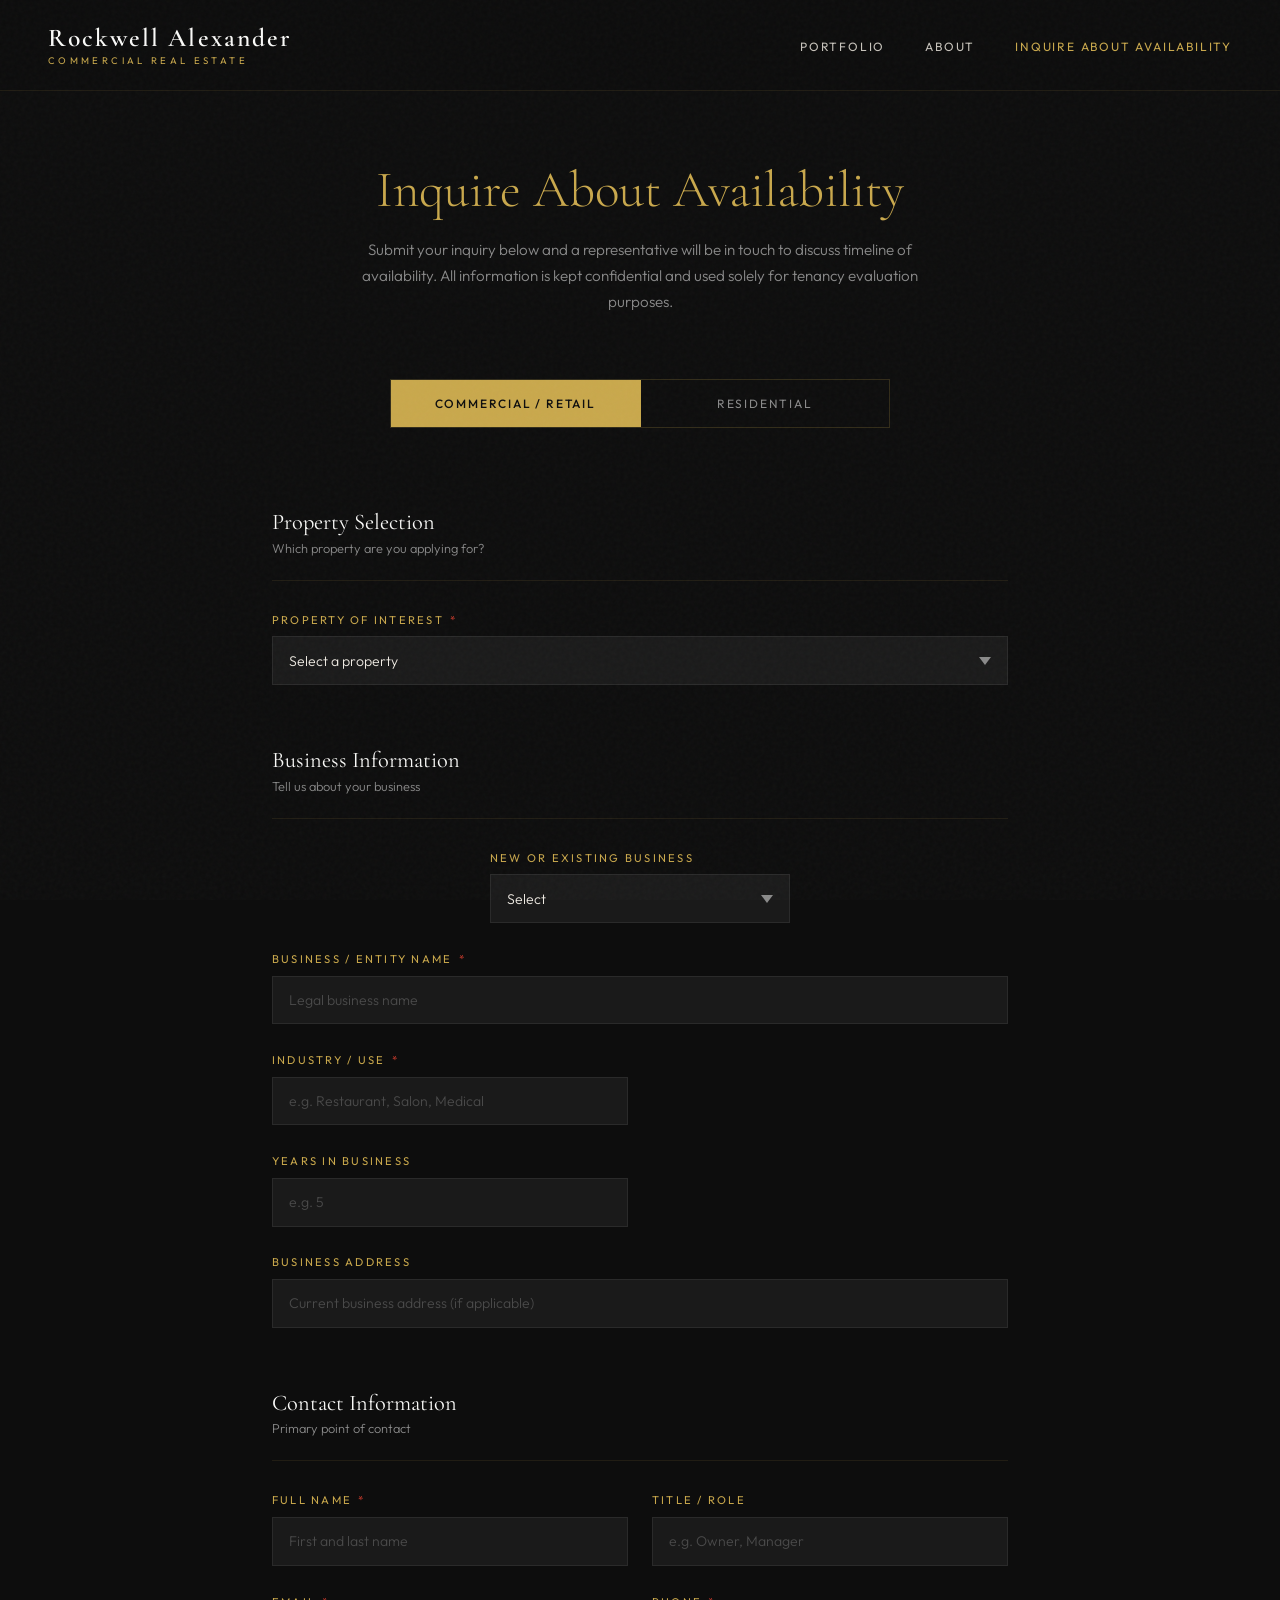
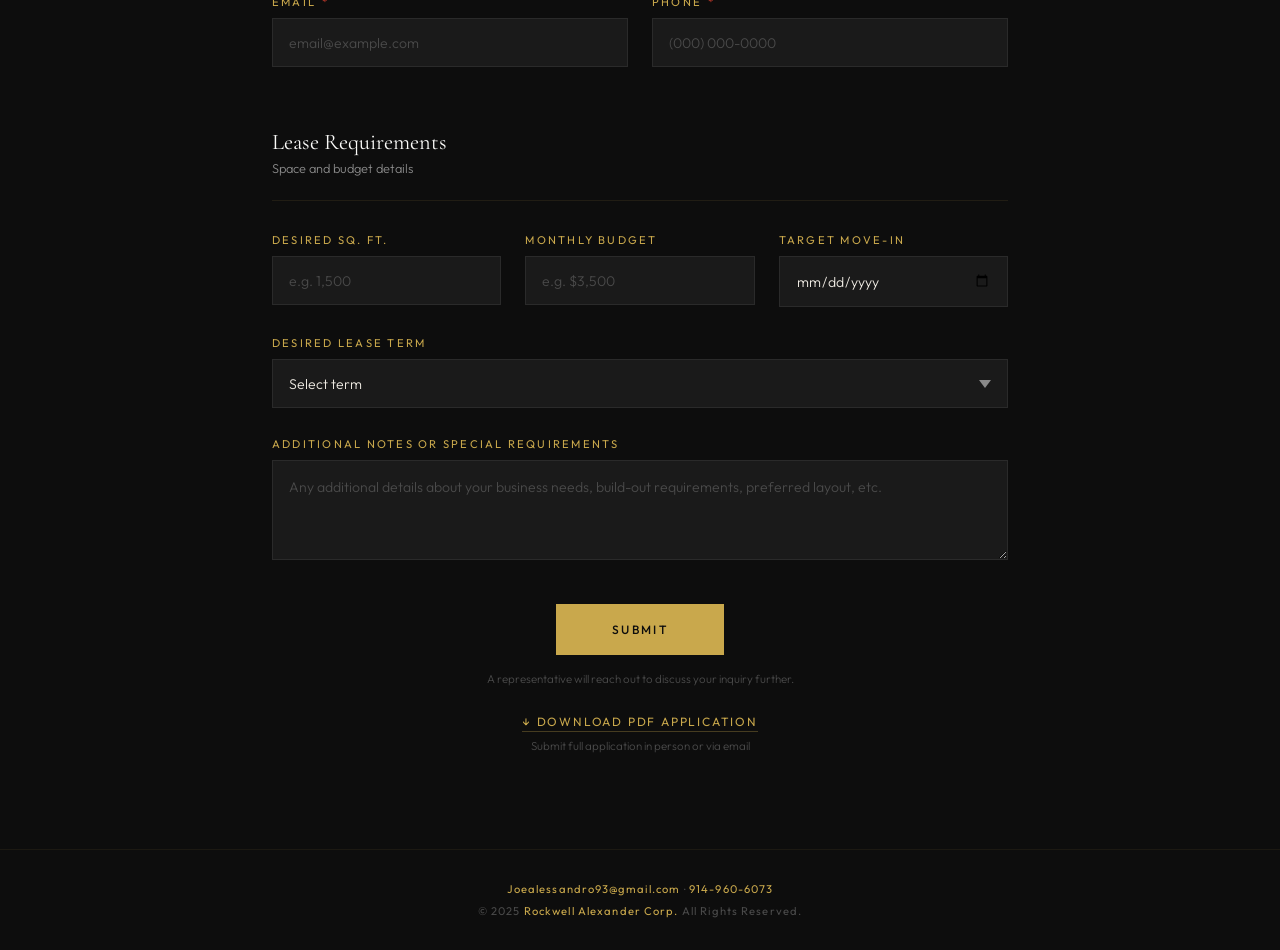
==== commit c393231f: "Add email and phone number to apply page footer Co-Authored-By: Claude Opus 4.6 <noreply@anthropic.c" ====
--- a/apply.html
+++ b/apply.html
@@ -294,12 +294,12 @@
     </div>
     <div>
       <label class="form-label">Unit Type Preference</label>
-      <select class="form-select" name="r_unit_type">
+      <select class="form-select" name="r_unit_type" id="r_unit_type">
         <option value="" disabled selected>Select preference</option>
         <option>Studio</option>
         <option>1 Bedroom</option>
-        <option>2 Bedroom</option>
-        <option>3+ Bedroom</option>
+        <option data-broadway="hide">2 Bedroom</option>
+        <option data-broadway="hide">3+ Bedroom</option>
         <option>No Preference</option>
       </select>
     </div>
@@ -427,16 +427,6 @@
         <option>5+</option>
       </select>
     </div>
-    <div>
-      <label class="form-label">Pets?</label>
-      <select class="form-select" name="r_pets">
-        <option value="" disabled selected>Select</option>
-        <option>No Pets</option>
-        <option>Dog</option>
-        <option>Cat</option>
-        <option>Other</option>
-      </select>
-    </div>
   </div>
 
   <div class="form-group">
@@ -490,24 +480,6 @@
   </div>
 
   <div class="form-divider">
-    <h3>Supporting Documents</h3>
-    <p>Upload documents to support your application</p>
-  </div>
-
-  <div class="form-group">
-    <div class="file-upload-area" id="r-upload-area">
-      <input type="file" multiple accept=".pdf,.doc,.docx,.jpg,.jpeg,.png,.xls,.xlsx" onchange="handleFiles(event, 'residential')">
-      <div class="file-upload-icon"><svg viewBox="0 0 24 24" fill="none" stroke-width="1.5"><path d="M21 15v4a2 2 0 01-2 2H5a2 2 0 01-2-2v-4"/><polyline points="17 8 12 3 7 8"/><line x1="12" y1="3" x2="12" y2="15"/></svg></div>
-      <div class="file-upload-text">Click to upload or drag files here</div>
-      <div class="file-upload-hint">PDF, DOC, JPG, PNG, XLS accepted. Max 10MB per file.</div>
-    </div>
-    <div class="file-list" id="r-file-list"></div>
-    <div style="margin-top:0.8rem;font-size:0.72rem;color:var(--slate);font-weight:300">
-      Suggested: Government-issued ID, pay stubs (last 2 months), bank statements, employment letter, prior landlord reference
-    </div>
-  </div>
-
-  <div class="form-divider">
     <h3>Authorization</h3>
   </div>
 
@@ -543,7 +515,8 @@
 </div>
 
 <footer>
-  <p class="footer-text">&copy; 2025 <a href="index.html">Rockwell Alexander Corp.</a> All Rights Reserved.</p>
+  <p class="footer-text"><a href="mailto:Joealessandro93@gmail.com">Joealessandro93@gmail.com</a> &middot; <a href="tel:9149606073">914-960-6073</a></p>
+  <p class="footer-text" style="margin-top:0.5rem">&copy; 2025 <a href="index.html">Rockwell Alexander Corp.</a> All Rights Reserved.</p>
 </footer>
 
 <script>
@@ -555,6 +528,16 @@
   document.getElementById('form-' + type).classList.add('active');
   document.getElementById('success-msg').style.display = 'none';
 }
+
+// --- UNIT TYPE FILTERING ---
+document.querySelector('[name="r_property"]').addEventListener('change', function() {
+  const unitSelect = document.getElementById('r_unit_type');
+  const isBroadway = this.value.includes('18-30 Broadway');
+  unitSelect.querySelectorAll('option[data-broadway="hide"]').forEach(opt => {
+    opt.style.display = isBroadway ? 'none' : '';
+    if (isBroadway && opt.selected) unitSelect.value = '';
+  });
+});
 
 // --- FILE HANDLING ---
 const uploadedFiles = { commercial: [], residential: [] };
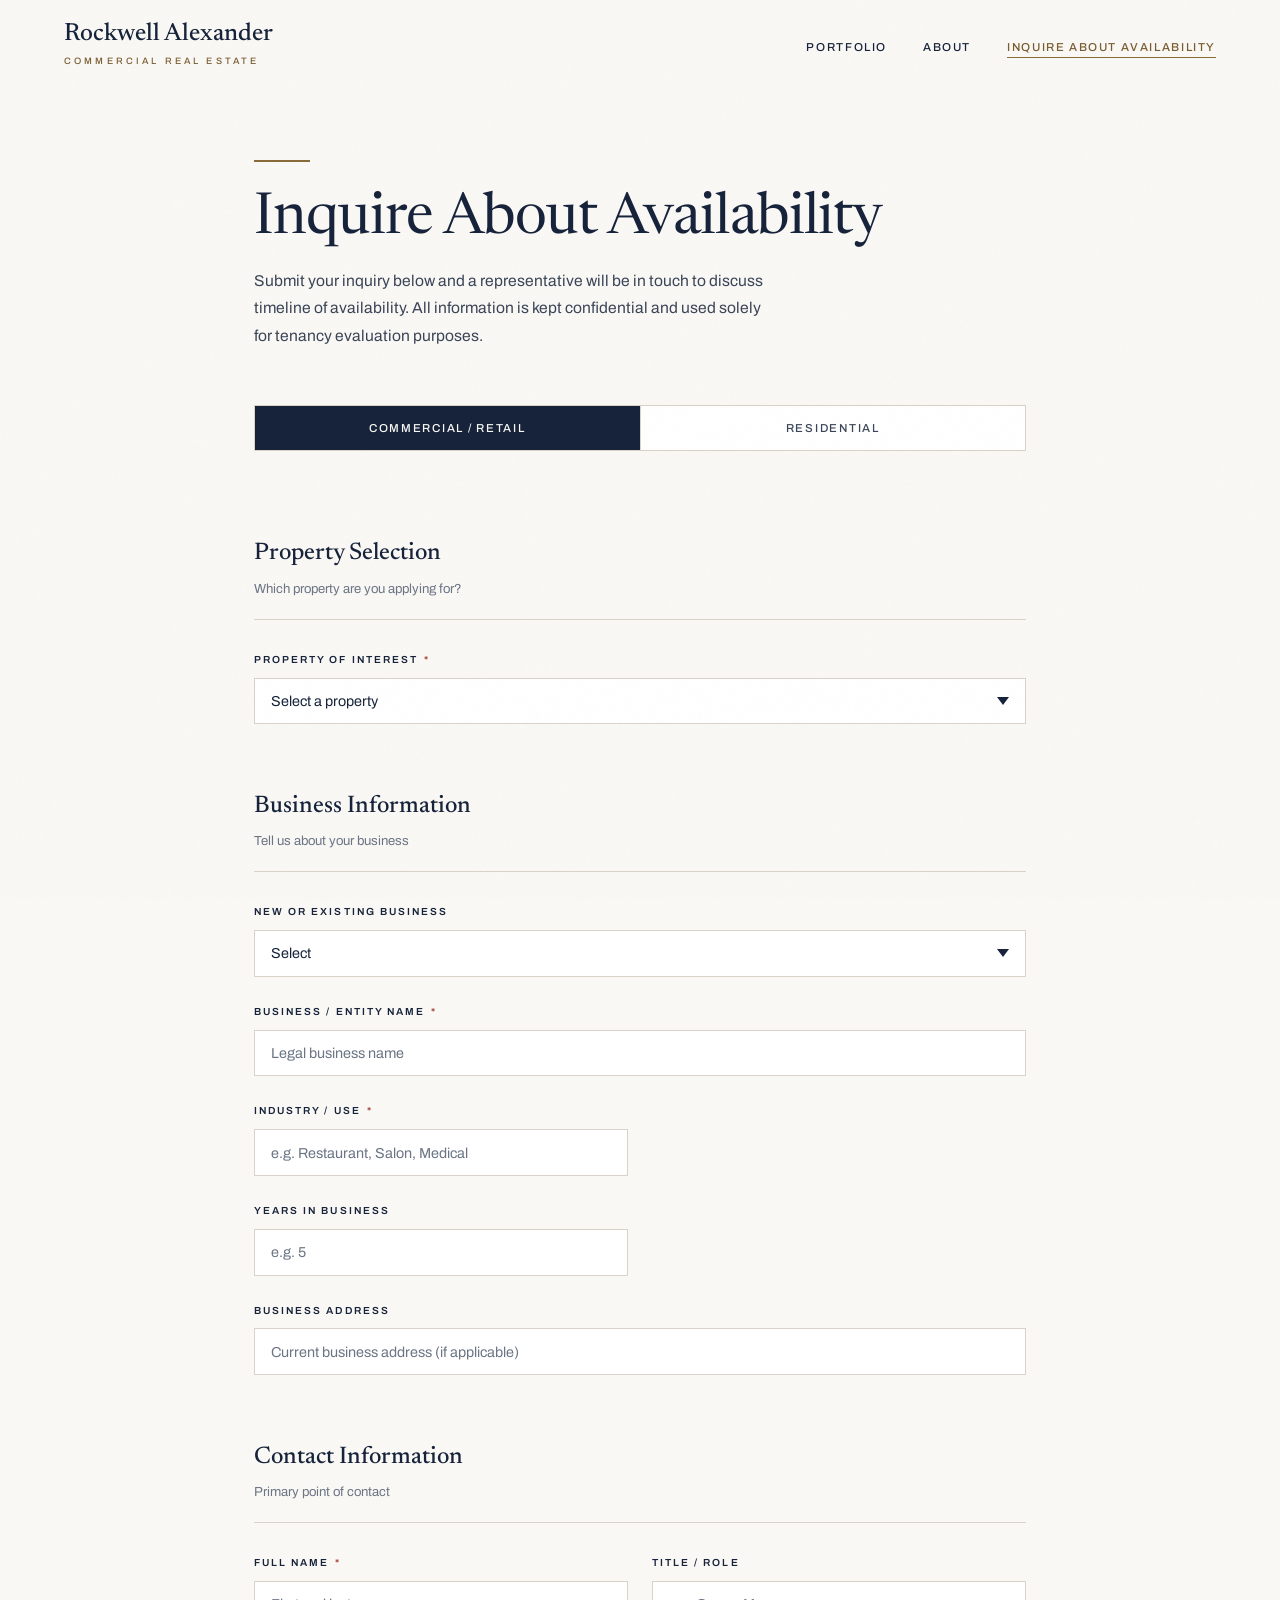
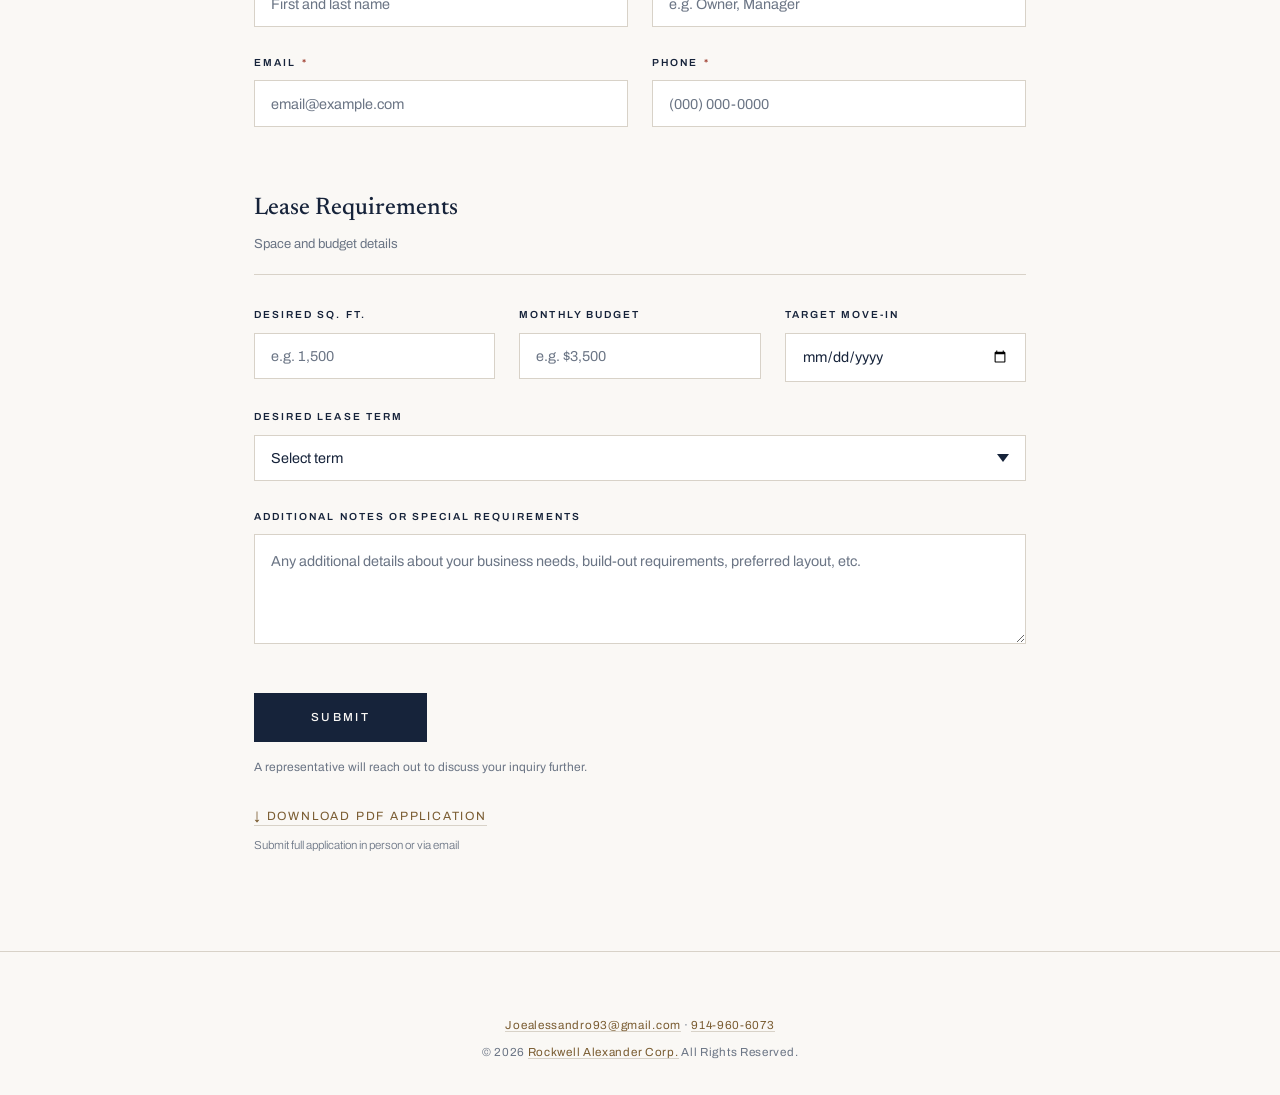
==== commit d390d1cd: "Add files via upload color changes, navy" ====
--- a/apply.html
+++ b/apply.html
@@ -2,124 +2,13 @@
 <html lang="en">
 <head>
 <meta charset="UTF-8">
+<meta name="theme-color" content="#FAF8F5">
 <meta name="viewport" content="width=device-width, initial-scale=1.0">
 <title>Apply | Rockwell Alexander Corp.</title>
-<link href="https://fonts.googleapis.com/css2?family=Cormorant+Garamond:ital,wght@0,300;0,400;0,500;0,600;0,700;1,300;1,400&family=Outfit:wght@300;400;500;600&display=swap" rel="stylesheet">
-<style>
-*,*::before,*::after{margin:0;padding:0;box-sizing:border-box}
-:root{--onyx:#0d0d0d;--charcoal:#1a1a1a;--graphite:#2a2a2a;--slate:#4a4a4a;--silver:#8a8a8a;--pearl:#c8c4bc;--cream:#f0ece4;--gold:#c9a84c;--gold-light:#dfc06f;--white:#fafaf8;--serif:'Cormorant Garamond',Georgia,serif;--sans:'Outfit',system-ui,sans-serif}
-html{scroll-behavior:smooth}
-body{font-family:var(--sans);background:var(--onyx);color:var(--cream);overflow-x:hidden;-webkit-font-smoothing:antialiased;min-height:100vh}
-body::after{content:'';position:fixed;inset:0;background-image:url("data:image/svg+xml,%3Csvg viewBox='0 0 256 256' xmlns='http://www.w3.org/2000/svg'%3E%3Cfilter id='noise'%3E%3CfeTurbulence type='fractalNoise' baseFrequency='0.9' numOctaves='4' stitchTiles='stitch'/%3E%3C/filter%3E%3Crect width='100%25' height='100%25' filter='url(%23noise)' opacity='0.03'/%3E%3C/svg%3E");pointer-events:none;z-index:9999}
-
-/* NAV */
-nav{position:fixed;top:0;left:0;right:0;z-index:100;padding:1.5rem 3rem;display:flex;justify-content:space-between;align-items:center;background:rgba(13,13,13,0.97);backdrop-filter:blur(20px);box-shadow:0 1px 0 rgba(201,168,76,0.1)}
-.logo{display:flex;flex-direction:column;text-decoration:none}
-.logo-main{font-family:var(--serif);font-size:1.6rem;font-weight:600;letter-spacing:0.08em;color:var(--white);line-height:1.1}
-.logo-sub{font-family:var(--sans);font-size:0.6rem;font-weight:400;letter-spacing:0.35em;text-transform:uppercase;color:var(--gold);margin-top:2px}
-.nav-links{display:flex;gap:2.5rem;list-style:none;align-items:center}
-.nav-links a{font-family:var(--sans);font-size:0.75rem;font-weight:400;letter-spacing:0.15em;text-transform:uppercase;color:var(--pearl);text-decoration:none;transition:color 0.3s}
-.nav-links a:hover{color:var(--gold)}
-.menu-toggle{display:none;background:none;border:none;cursor:pointer;padding:0.5rem}
-.menu-toggle span{display:block;width:24px;height:1px;background:var(--cream);margin:6px 0}
-
-/* PAGE HEADER */
-.page-header{padding:10rem 2rem 4rem;text-align:center}
-.page-header .eyebrow{font-size:0.65rem;font-weight:400;letter-spacing:0.4em;text-transform:uppercase;color:var(--gold);margin-bottom:1.2rem}
-.page-header h1{font-family:var(--serif);font-size:clamp(2.2rem,4vw,3.5rem);font-weight:300;color:var(--white);line-height:1.2;margin-bottom:1rem}
-.page-header p{font-size:0.95rem;font-weight:300;color:var(--silver);max-width:560px;margin:0 auto;line-height:1.7}
-
-/* APPLICATION TYPE TOGGLE */
-.app-type-toggle{display:flex;justify-content:center;gap:0;margin:0 auto 3rem;max-width:500px;border:1px solid rgba(201,168,76,0.2);border-radius:0}
-.toggle-btn{flex:1;padding:1rem 1.5rem;background:transparent;border:none;color:var(--silver);font-family:var(--sans);font-size:0.75rem;font-weight:400;letter-spacing:0.15em;text-transform:uppercase;cursor:pointer;transition:all 0.3s ease;position:relative}
-.toggle-btn.active{background:var(--gold);color:var(--onyx);font-weight:500}
-.toggle-btn:first-child{border-right:1px solid rgba(201,168,76,0.2)}
-.toggle-btn:hover:not(.active){color:var(--gold);background:rgba(201,168,76,0.05)}
-
-/* FORM CONTAINER */
-.form-container{max-width:800px;margin:0 auto;padding:0 2rem 6rem}
-.form-section{display:none}
-.form-section.active{display:block}
-
-/* FORM STYLES */
-.form-group{margin-bottom:1.8rem}
-.form-row{display:grid;grid-template-columns:1fr 1fr;gap:1.5rem}
-.form-row-3{display:grid;grid-template-columns:1fr 1fr 1fr;gap:1.5rem}
-.form-label{display:block;font-size:0.7rem;font-weight:400;letter-spacing:0.2em;text-transform:uppercase;color:var(--gold);margin-bottom:0.6rem}
-.form-label .required{color:#c0392b;margin-left:2px}
-.form-input,.form-select,.form-textarea{width:100%;padding:0.9rem 1rem;background:var(--charcoal);border:1px solid var(--graphite);color:var(--cream);font-family:var(--sans);font-size:0.88rem;font-weight:300;transition:border-color 0.3s ease;outline:none;-webkit-appearance:none;appearance:none;border-radius:0}
-.form-input::placeholder,.form-textarea::placeholder{color:var(--slate);font-weight:300}
-.form-input:focus,.form-select:focus,.form-textarea:focus{border-color:var(--gold);box-shadow:0 0 0 1px rgba(201,168,76,0.1)}
-.form-select{background-image:url("data:image/svg+xml,%3Csvg xmlns='http://www.w3.org/2000/svg' width='12' height='8' viewBox='0 0 12 8'%3E%3Cpath fill='%238a8a8a' d='M6 8L0 0h12z'/%3E%3C/svg%3E");background-repeat:no-repeat;background-position:right 1rem center;padding-right:2.5rem;cursor:pointer}
-.form-select option{background:var(--charcoal);color:var(--cream)}
-.form-textarea{resize:vertical;min-height:100px;line-height:1.6}
-
-/* SECTION DIVIDERS */
-.form-divider{padding:2rem 0 1.5rem;border-bottom:1px solid rgba(201,168,76,0.1);margin-bottom:2rem}
-.form-divider h3{font-family:var(--serif);font-size:1.4rem;font-weight:400;color:var(--white);margin-bottom:0.3rem}
-.form-divider p{font-size:0.8rem;color:var(--silver);font-weight:300}
-
-/* FILE UPLOAD */
-.file-upload-area{border:1px dashed var(--graphite);padding:2rem;text-align:center;cursor:pointer;transition:all 0.3s ease;position:relative}
-.file-upload-area:hover,.file-upload-area.dragover{border-color:var(--gold);background:rgba(201,168,76,0.03)}
-.file-upload-area input[type="file"]{position:absolute;inset:0;opacity:0;cursor:pointer}
-.file-upload-icon{margin-bottom:0.8rem}
-.file-upload-icon svg{width:32px;height:32px;stroke:var(--slate)}
-.file-upload-text{font-size:0.85rem;color:var(--silver);font-weight:300;margin-bottom:0.3rem}
-.file-upload-hint{font-size:0.7rem;color:var(--slate);font-weight:300}
-.file-list{margin-top:1rem;display:flex;flex-direction:column;gap:0.5rem}
-.file-item{display:flex;align-items:center;justify-content:space-between;padding:0.6rem 0.8rem;background:var(--graphite);font-size:0.8rem;color:var(--pearl)}
-.file-item button{background:none;border:none;color:var(--silver);cursor:pointer;font-size:0.75rem;padding:0.2rem 0.5rem;transition:color 0.2s}
-.file-item button:hover{color:#c0392b}
-.file-size{color:var(--slate);font-size:0.7rem;margin-left:0.5rem}
-
-/* CHECKBOX / CONSENT */
-.form-checkbox{display:flex;align-items:flex-start;gap:0.8rem;cursor:pointer;margin-bottom:1rem}
-.form-checkbox input{display:none}
-.checkbox-box{width:18px;height:18px;min-width:18px;border:1px solid var(--graphite);display:flex;align-items:center;justify-content:center;transition:all 0.2s;margin-top:2px}
-.form-checkbox input:checked + .checkbox-box{background:var(--gold);border-color:var(--gold)}
-.form-checkbox input:checked + .checkbox-box svg{opacity:1}
-.checkbox-box svg{width:12px;height:12px;stroke:var(--onyx);opacity:0;transition:opacity 0.2s}
-.checkbox-label{font-size:0.82rem;color:var(--silver);font-weight:300;line-height:1.5}
-
-/* SUBMIT */
-.submit-section{margin-top:2.5rem;text-align:center}
-.btn-submit{display:inline-block;padding:1.1rem 3.5rem;background:var(--gold);color:var(--onyx);font-family:var(--sans);font-size:0.75rem;font-weight:500;letter-spacing:0.2em;text-transform:uppercase;border:none;cursor:pointer;transition:all 0.3s ease}
-.btn-submit:hover{background:var(--gold-light);transform:translateY(-2px);box-shadow:0 10px 30px rgba(201,168,76,0.2)}
-.btn-submit:disabled{opacity:0.4;cursor:not-allowed;transform:none;box-shadow:none}
-.submit-note{font-size:0.72rem;color:var(--slate);margin-top:1rem;font-weight:300}
-
-/* SUCCESS MESSAGE */
-.success-message{display:none;text-align:center;padding:4rem 2rem}
-.success-icon{width:60px;height:60px;border:2px solid var(--gold);border-radius:50%;display:flex;align-items:center;justify-content:center;margin:0 auto 1.5rem}
-.success-icon svg{width:28px;height:28px;stroke:var(--gold)}
-.success-message h2{font-family:var(--serif);font-size:2rem;font-weight:300;color:var(--white);margin-bottom:0.8rem}
-.success-message p{font-size:0.9rem;color:var(--silver);font-weight:300;line-height:1.7;max-width:450px;margin:0 auto}
-
-/* FOOTER */
-footer{border-top:1px solid rgba(201,168,76,0.08);padding:2rem 3rem;text-align:center}
-.footer-text{font-size:0.7rem;color:var(--slate);letter-spacing:0.1em}
-.footer-text a{color:var(--gold);text-decoration:none}
-
-/* RESPONSIVE */
-@media(max-width:1024px){
-.form-row-3{grid-template-columns:1fr 1fr}
-}
-@media(max-width:768px){
-nav{padding:1rem 1.5rem}
-.nav-links{display:none}
-.nav-links.show{display:flex;flex-direction:column;position:absolute;top:100%;left:0;right:0;background:rgba(13,13,13,0.98);padding:1.5rem 2rem;gap:0;border-bottom:1px solid rgba(201,168,76,0.15);z-index:100;backdrop-filter:blur(10px)}
-.nav-links.show li a{padding:0.8rem 0;display:block}
-.menu-toggle{display:block}
-.page-header{padding:7rem 1.5rem 3rem}
-.page-header h1{font-size:2rem}
-.form-container{padding:0 1.5rem 4rem}
-.form-row,.form-row-3{grid-template-columns:1fr}
-.app-type-toggle{margin:0 1.5rem 2.5rem;max-width:none}
-.toggle-btn{font-size:0.65rem;padding:0.8rem 1rem}
-.form-divider h3{font-size:1.2rem}
-}
-</style>
+<link rel="preconnect" href="https://fonts.googleapis.com">
+<link rel="preconnect" href="https://fonts.gstatic.com" crossorigin>
+<link href="https://fonts.googleapis.com/css2?family=Archivo:wght@400;500;600&family=Newsreader:ital,opsz,wght@0,6..72,300;0,6..72,400;0,6..72,500;0,6..72,600;1,6..72,300;1,6..72,400&display=swap" rel="stylesheet">
+<link rel="stylesheet" href="styles.css">
 </head>
 <body>
 
@@ -129,20 +18,20 @@
   <ul class="nav-links">
     <li><a href="index.html#portfolio">Portfolio</a></li>
     <li><a href="index.html#about">About</a></li>
-    <li><a href="apply.html" style="color:var(--gold)">Inquire About Availability</a></li>
+    <li><a href="apply.html" class="active">Inquire About Availability</a></li>
   </ul>
 </nav>
 
-<header class="page-header">
-  <h1 style="color:var(--gold)">Inquire About Availability</h1>
+<header class="page-header page-header--form">
+  <h1>Inquire About Availability</h1>
   <p>Submit your inquiry below and a representative will be in touch to discuss timeline of availability. All information is kept confidential and used solely for tenancy evaluation purposes.</p>
 </header>
 
 <!-- APPLICATION TYPE TOGGLE -->
-<div class="app-type-toggle">
+<div class="toggle-wrap"><div class="app-type-toggle">
   <button class="toggle-btn active" onclick="switchForm('commercial')">Commercial / Retail</button>
   <button class="toggle-btn" onclick="switchForm('residential')">Residential</button>
-</div>
+</div></div>
 
 <div class="form-container">
 
@@ -158,11 +47,8 @@
     <label class="form-label">Property of Interest <span class="required">*</span></label>
     <select class="form-select" name="c_property" required>
       <option value="" disabled selected>Select a property</option>
-      <option>18-30 Broadway, Valhalla, NY 10595 — Retail</option>
-      <option>2-30 Columbus Avenue, Tuckahoe, NY 10707 — Retail</option>
-      <option>392 Bedford Park Boulevard, Bronx, NY — Retail</option>
-      <option>348 North Windsor Avenue, Brightwaters, NY — Retail</option>
-    </select>
+            <option>2-30 Columbus Avenue, Tuckahoe, NY 10707 — Retail</option>
+          </select>
   </div>
 
   <div class="form-divider">
@@ -170,7 +56,7 @@
     <p>Tell us about your business</p>
   </div>
 
-  <div class="form-group" style="max-width:300px;margin-left:auto;margin-right:auto">
+  <div class="form-group">
     <label class="form-label">New or Existing Business</label>
     <select class="form-select" name="c_business_status">
       <option value="" disabled selected>Select</option>
@@ -271,7 +157,7 @@
   <div class="submit-section">
     <button type="button" class="btn-submit" onclick="submitForm('commercial')">Submit</button>
     <p class="submit-note">A representative will reach out to discuss your inquiry further.</p>
-    <p style="margin-top:1.5rem"><a href="RA_Commercial_Lease_Application.pdf" download style="color:var(--gold);font-size:0.75rem;font-weight:400;letter-spacing:0.15em;text-transform:uppercase;text-decoration:none;border-bottom:1px solid rgba(201,168,76,0.3);padding-bottom:2px;transition:border-color 0.3s" onmouseover="this.style.borderColor='var(--gold)'" onmouseout="this.style.borderColor='rgba(201,168,76,0.3)'">&#8595; Download PDF Application</a><span style="display:block;margin-top:0.5rem;font-size:0.72rem;color:var(--slate);font-weight:300">Submit full application in person or via email</span></p>
+    <p style="margin-top:1.5rem"><a href="RA_Commercial_Lease_Application.pdf" download style="color:var(--gold);font-size:0.75rem;font-weight:400;letter-spacing:0.15em;text-transform:uppercase;text-decoration:none;border-bottom:1px solid var(--rule);padding-bottom:2px;transition:border-color 0.3s" onmouseover="this.style.borderColor='var(--gold)'" onmouseout="this.style.borderColor='var(--rule)'">&#8595; Download PDF Application</a><span style="display:block;margin-top:0.5rem;font-size:0.72rem;color:var(--slate);font-weight:300">Submit full application in person or via email</span></p>
   </div>
 
 </div>
@@ -498,7 +384,7 @@
   <div class="submit-section">
     <button type="button" class="btn-submit" onclick="submitForm('residential')">Submit</button>
     <p class="submit-note">A representative will reach out to discuss your inquiry further.</p>
-    <p style="margin-top:1.5rem"><a href="RA_Commercial_Lease_Application.pdf" download style="color:var(--gold);font-size:0.75rem;font-weight:400;letter-spacing:0.15em;text-transform:uppercase;text-decoration:none;border-bottom:1px solid rgba(201,168,76,0.3);padding-bottom:2px;transition:border-color 0.3s" onmouseover="this.style.borderColor='var(--gold)'" onmouseout="this.style.borderColor='rgba(201,168,76,0.3)'">&#8595; Download PDF Application</a><span style="display:block;margin-top:0.5rem;font-size:0.72rem;color:var(--slate);font-weight:300">Submit full application in person or via email</span></p>
+    <p style="margin-top:1.5rem"><a href="RA_Commercial_Lease_Application.pdf" download style="color:var(--gold);font-size:0.75rem;font-weight:400;letter-spacing:0.15em;text-transform:uppercase;text-decoration:none;border-bottom:1px solid var(--rule);padding-bottom:2px;transition:border-color 0.3s" onmouseover="this.style.borderColor='var(--gold)'" onmouseout="this.style.borderColor='var(--rule)'">&#8595; Download PDF Application</a><span style="display:block;margin-top:0.5rem;font-size:0.72rem;color:var(--slate);font-weight:300">Submit full application in person or via email</span></p>
   </div>
 
 </div>
@@ -516,7 +402,7 @@
 
 <footer>
   <p class="footer-text"><a href="mailto:Joealessandro93@gmail.com">Joealessandro93@gmail.com</a> &middot; <a href="tel:9149606073">914-960-6073</a></p>
-  <p class="footer-text" style="margin-top:0.5rem">&copy; 2025 <a href="index.html">Rockwell Alexander Corp.</a> All Rights Reserved.</p>
+  <p class="footer-text" style="margin-top:0.5rem">&copy; 2026 <a href="index.html">Rockwell Alexander Corp.</a> All Rights Reserved.</p>
 </footer>
 
 <script>
--- a/styles.css
+++ b/styles.css
@@ -0,0 +1,465 @@
+/* ══════════════════════════════════════════════════════════════
+   Rockwell Alexander Corp. — site stylesheet
+   Shared by index.html, apply.html, contact.html.
+   Palette: warm off-white paper, ink navy, one brass accent.
+   ══════════════════════════════════════════════════════════════ */
+
+:root{
+  /* ── palette ── */
+  --paper:#faf8f5;      /* page background — warm off-white, not pure white */
+  --card:#ffffff;       /* panels; lifts off paper without a shadow */
+  --ink:#16233a;        /* navy — headlines, nav, footer, the dark band */
+  --ink-soft:#233350;   /* button hover only */
+  --body:#3a4557;       /* running text; full navy vibrates at small sizes */
+  --mute:#6b7585;       /* captions, meta, placeholders */
+  --rule:#d8d2c8;       /* hairlines, borders, dividers */
+  --rule-soft:#e7e2d9;
+  --brass:#8a6a3b;      /* rules + fills on paper */
+  --brass2:#7a5c31;     /* brass as TEXT on paper  (5.8:1) */
+  --brass3:#c9a96a;     /* brass as TEXT on navy   (7.0:1) */
+  --avail:#2f5d50;      /* status: available */
+  --leased:#8c7a66;     /* status: leased */
+  --alert:#9a3324;      /* required asterisks, remove actions */
+
+  /* ── type ── */
+  --serif:'Newsreader','Iowan Old Style',Georgia,'Times New Roman',serif;
+  --sans:'Archivo',-apple-system,BlinkMacSystemFont,'Segoe UI',sans-serif;
+
+  /* ── layout ── */
+  --gut:clamp(1.5rem,5vw,4.5rem);
+  --wide:1300px;
+  --mid:1100px;
+
+  /* ── legacy aliases: anything still calling the old dark-theme
+        names resolves to the new palette instead of black/gold ── */
+  --onyx:var(--ink); --charcoal:var(--card); --graphite:var(--rule);
+  --slate:var(--mute); --silver:var(--mute); --pearl:var(--body);
+  --cream:var(--body); --white:var(--ink);
+  --gold:var(--brass2); --gold-light:var(--brass);
+}
+
+*,*::before,*::after{margin:0;padding:0;box-sizing:border-box}
+html{scroll-behavior:smooth;-webkit-text-size-adjust:100%}
+body{font-family:var(--sans);background:var(--paper);color:var(--body);
+  overflow-x:hidden;-webkit-font-smoothing:antialiased;font-size:16px;line-height:1.65;min-height:100vh}
+
+/* paper grain — grayscale, multiplied, barely there */
+body::after{content:'';position:fixed;inset:0;background-image:url("data:image/svg+xml,%3Csvg viewBox='0 0 256 256' xmlns='http://www.w3.org/2000/svg'%3E%3Cfilter id='n'%3E%3CfeTurbulence type='fractalNoise' baseFrequency='0.85' numOctaves='4' stitchTiles='stitch'/%3E%3CfeColorMatrix type='saturate' values='0'/%3E%3C/filter%3E%3Crect width='100%25' height='100%25' filter='url(%23n)' opacity='0.4'/%3E%3C/svg%3E");
+  opacity:.05;mix-blend-mode:multiply;pointer-events:none;z-index:9999}
+
+::selection{background:var(--ink);color:var(--paper)}
+a:focus-visible,button:focus-visible,input:focus-visible,
+select:focus-visible,textarea:focus-visible{outline:2px solid var(--brass2);outline-offset:3px}
+img{max-width:100%;display:block}
+
+/* ═══ NAV ═══════════════════════════════════════════════════════ */
+nav{position:fixed;top:0;left:0;right:0;z-index:100;padding:1.4rem var(--gut);
+  display:flex;justify-content:space-between;align-items:center;
+  background:var(--paper);border-bottom:1px solid transparent;
+  transition:padding .3s ease,border-color .3s ease}
+nav.scrolled,body.subpage nav{border-bottom-color:var(--rule)}
+nav.scrolled{padding:.85rem var(--gut)}
+.logo{display:flex;flex-direction:column;text-decoration:none}
+.logo-main{font-family:var(--serif);font-size:1.55rem;font-weight:500;
+  letter-spacing:.005em;color:var(--ink);line-height:1.05}
+.logo-sub{display:block;font-family:var(--sans);font-size:.58rem;font-weight:500;
+  letter-spacing:.34em;text-transform:uppercase;color:var(--brass2);margin-top:6px}
+.nav-links{display:flex;gap:2.25rem;list-style:none;align-items:center}
+.nav-links a{font-family:var(--sans);font-size:.72rem;font-weight:500;letter-spacing:.14em;
+  text-transform:uppercase;color:var(--ink);text-decoration:none;position:relative;transition:color .2s}
+.nav-links a::after{content:'';position:absolute;bottom:-5px;left:0;width:0;height:1px;
+  background:var(--brass);transition:width .25s ease}
+.nav-links a:hover::after,.nav-links .active::after{width:100%}
+.nav-links .active{color:var(--brass2)}
+.nav-cta,.nav-links a.nav-btn{padding:.7rem 1.4rem!important;background:var(--ink);
+  color:var(--paper)!important;border:1px solid var(--ink)!important;
+  transition:background .2s ease,color .2s ease!important}
+.nav-cta:hover,.nav-links a.nav-btn:hover{background:transparent;color:var(--ink)!important}
+.nav-cta::after,.nav-links a.nav-btn::after{display:none!important}
+.menu-toggle{display:none;background:none;border:none;cursor:pointer;padding:.5rem}
+.menu-toggle span{display:block;width:24px;height:1px;background:var(--ink);margin:6px 0}
+
+/* ═══ BUTTONS ═══════════════════════════════════════════════════ */
+.btn-primary,.btn-outline{display:inline-block;padding:1.05rem 2.4rem;font-family:var(--sans);
+  font-size:.71rem;letter-spacing:.18em;text-transform:uppercase;text-decoration:none;
+  cursor:pointer;border-radius:0;font-weight:500;
+  transition:background .2s ease,color .2s ease,border-color .2s ease}
+.btn-primary{background:var(--ink);color:var(--paper);border:1px solid var(--ink)}
+.btn-primary:hover{background:var(--ink-soft);border-color:var(--ink-soft)}
+.btn-outline{background:transparent;color:var(--ink);border:1px solid var(--rule)}
+.btn-outline:hover{border-color:var(--ink);background:var(--card)}
+
+/* ═══ HERO (index) ══════════════════════════════════════════════ */
+.hero{position:relative;min-height:min(88vh,760px);display:flex;align-items:center;
+  padding:9rem 0 5rem;border-bottom:1px solid var(--rule)}
+.hero-bg{position:absolute;inset:0;background:var(--paper)}
+.hero-lines{display:none}
+.hero-content{position:relative;z-index:2;width:100%;max-width:var(--wide);
+  margin:0 auto;padding:0 var(--gut);text-align:left}
+.hero-content::before{content:'';display:block;width:56px;height:2px;background:var(--brass);margin-bottom:2rem}
+.hero h1{font-family:var(--serif);font-size:clamp(2.6rem,6.2vw,5.1rem);font-weight:400;
+  line-height:1.06;letter-spacing:-.015em;color:var(--ink);max-width:16ch;margin-bottom:1.4rem;text-wrap:balance}
+.hero h1 em{font-style:italic;font-weight:300;color:var(--brass2)}
+.hero-eyebrow{font-size:.66rem;font-weight:600;letter-spacing:.36em;text-transform:uppercase;
+  color:var(--brass2);margin-bottom:1.6rem}
+.hero-desc{font-size:1.02rem;line-height:1.8;color:var(--body);max-width:52ch;margin:0 0 2.6rem}
+.hero-buttons{display:flex;gap:1rem;justify-content:flex-start;flex-wrap:wrap}
+.scroll-indicator{position:absolute;bottom:2.5rem;left:var(--gut);display:flex;align-items:center;gap:.9rem}
+.scroll-indicator span{font-size:.58rem;letter-spacing:.3em;text-transform:uppercase;color:var(--mute)}
+.scroll-line{width:56px;height:1px;background:var(--rule)}
+
+/* ═══ SECTION HEADER ════════════════════════════════════════════ */
+.section-header{text-align:left;max-width:var(--wide);margin:0 auto;padding:6rem var(--gut) 3rem}
+.section-header .eyebrow,.page-header .eyebrow{font-size:.63rem;font-weight:600;letter-spacing:.34em;
+  text-transform:uppercase;color:var(--brass2);margin-bottom:1rem}
+.section-header h2{font-family:var(--serif);font-size:clamp(1.9rem,4vw,3rem);font-weight:400;
+  letter-spacing:-.01em;color:var(--ink);line-height:1.15}
+.section-header p{margin-top:1rem;font-size:.95rem;color:var(--body);max-width:56ch;line-height:1.75}
+
+/* ═══ STATS ═════════════════════════════════════════════════════ */
+.stats{display:grid;grid-template-columns:repeat(4,1fr);border-bottom:1px solid var(--rule);background:var(--card)}
+.stat-item{padding:3.2rem 2rem;text-align:left;border-right:1px solid var(--rule-soft)}
+.stat-item:last-child{border-right:none}
+.stat-number{font-family:var(--serif);font-size:2.9rem;font-weight:400;color:var(--ink);line-height:1;margin-bottom:.55rem}
+.stat-label{font-size:.62rem;font-weight:600;letter-spacing:.24em;text-transform:uppercase;color:var(--mute)}
+
+/* ═══ PROPERTY CARDS (index) ════════════════════════════════════ */
+.properties{padding:0 var(--gut) 6rem;display:grid;grid-template-columns:repeat(2,1fr);
+  gap:2rem;max-width:var(--wide);margin:0 auto}
+.property-card{position:relative;background:var(--card);overflow:hidden;
+  border:1px solid var(--rule);transition:border-color .25s ease}
+.property-card:hover{border-color:var(--ink)}
+.property-image{position:relative;height:320px;overflow:hidden;border-bottom:1px solid var(--rule)}
+.property-image img{width:100%;height:100%;object-fit:cover;display:block}
+.property-image .img-placeholder{width:100%;height:100%;display:flex;align-items:center;
+  justify-content:center;position:relative}
+.property-image .img-placeholder.p1{background:#e9eaee}
+.property-image .img-placeholder.p2{background:#eceae4}
+.property-image .img-placeholder.p3{background:#e6e8e7}
+.property-image .img-placeholder.p4{background:#eae9e6}
+.property-image .img-placeholder svg{position:absolute;opacity:.18;width:120px;height:120px;color:var(--ink)}
+.property-tag{position:absolute;top:1rem;left:1rem;padding:.4rem .9rem;background:var(--card);
+  font-size:.58rem;font-weight:600;letter-spacing:.18em;text-transform:uppercase;
+  color:var(--ink);border:1px solid var(--rule)}
+.property-info{padding:1.9rem}
+.property-location{font-size:.58rem;font-weight:600;letter-spacing:.24em;text-transform:uppercase;
+  color:var(--brass2);margin-bottom:.55rem}
+.property-address{font-family:var(--serif);font-size:1.5rem;font-weight:500;color:var(--ink);
+  line-height:1.25;margin-bottom:1rem}
+.property-details{display:flex;gap:1.5rem;padding-top:1rem;border-top:1px solid var(--rule-soft);flex-wrap:wrap}
+.property-detail{display:flex;align-items:center;gap:.5rem}
+.property-detail svg{width:16px;height:16px;stroke:var(--brass);fill:none;stroke-width:1.5}
+.property-detail span{font-size:.79rem;color:var(--body)}
+.property-card .view-btn{display:block;margin-top:1.2rem;padding:.85rem 0;text-align:center;
+  font-size:.65rem;font-weight:500;letter-spacing:.22em;text-transform:uppercase;color:var(--ink);
+  border:1px solid var(--rule);text-decoration:none;
+  transition:background .2s ease,color .2s ease,border-color .2s ease}
+.property-card .view-btn:hover{background:var(--ink);border-color:var(--ink);color:var(--paper)}
+
+/* ═══ ABOUT (index) ═════════════════════════════════════════════ */
+.about{padding:6rem var(--gut);max-width:var(--mid);margin:0 auto;display:grid;
+  grid-template-columns:1fr 1fr;gap:4.5rem;align-items:center;border-top:1px solid var(--rule)}
+.about-visual{position:relative;height:500px}
+.about-box{position:absolute;border:1px solid var(--rule)}
+.about-box.box1{top:0;left:0;width:75%;height:65%;background:var(--card)}
+.about-box.box2{bottom:0;right:0;width:65%;height:55%;background:#f2efe8}
+.about-box.box3{top:50%;left:50%;transform:translate(-50%,-50%);width:140px;height:140px;
+  display:flex;align-items:center;justify-content:center;background:var(--ink);border-color:var(--ink);z-index:2}
+.about-box.box3 span{font-family:var(--serif);font-size:2.5rem;font-weight:400;color:var(--brass3);font-style:italic}
+.about-text .eyebrow{font-size:.63rem;font-weight:600;letter-spacing:.34em;text-transform:uppercase;
+  color:var(--brass2);margin-bottom:1rem}
+.about-text h2{font-family:var(--serif);font-size:2.5rem;font-weight:400;letter-spacing:-.01em;
+  color:var(--ink);margin-bottom:1.3rem;line-height:1.15}
+.about-text p{font-size:.94rem;color:var(--body);line-height:1.85;margin-bottom:1rem}
+.about-values{display:grid;grid-template-columns:1fr 1fr;gap:1.25rem;margin-top:2rem}
+.value-item{padding:1.2rem;background:var(--card);border:1px solid var(--rule);transition:border-color .25s}
+.value-item:hover{border-color:var(--ink)}
+.value-item h4{font-family:var(--serif);font-size:1.15rem;font-weight:600;color:var(--ink);margin-bottom:.3rem}
+.value-item p{font-size:.79rem;line-height:1.6;margin-bottom:0}
+
+/* ═══ THE ONE DARK BAND ═════════════════════════════════════════ */
+.cta-banner{padding:5.5rem var(--gut);background:var(--ink);text-align:left}
+.cta-inner{max-width:var(--wide);margin:0 auto}
+.cta-banner h2{font-family:var(--serif);font-size:clamp(1.9rem,3.6vw,2.9rem);font-weight:400;
+  letter-spacing:-.01em;color:var(--paper);margin-bottom:.9rem;max-width:18ch}
+.cta-banner p{font-size:.98rem;color:#c4ccd8;margin-bottom:2.2rem;max-width:52ch;line-height:1.75}
+.cta-buttons{display:flex;gap:1rem;justify-content:flex-start;flex-wrap:wrap}
+.cta-banner .btn-primary{background:var(--paper);color:var(--ink);border-color:var(--paper)}
+.cta-banner .btn-primary:hover{background:var(--brass3);border-color:var(--brass3);color:var(--ink)}
+.cta-banner .btn-outline{color:var(--paper);border-color:rgba(250,248,245,.32)}
+.cta-banner .btn-outline:hover{border-color:var(--paper);background:transparent}
+@media(min-width:900px){
+  .cta-inner{display:grid;grid-template-columns:minmax(0,1fr) auto;align-items:end;column-gap:4rem}
+  .cta-banner h2{grid-column:1}
+  .cta-banner p{grid-column:1;margin-bottom:0}
+  .cta-buttons{grid-column:2;grid-row:1/3;align-self:end;justify-content:flex-end}
+}
+
+/* ═══ PAGE HEADER (apply, contact) ══════════════════════════════ */
+.page-header{padding:10rem var(--gut) 3.5rem;text-align:left;position:relative;
+  max-width:var(--wide);margin:0 auto}
+.page-header::before{content:'';display:block;width:56px;height:2px;background:var(--brass);margin-bottom:1.6rem}
+.page-header h1{font-family:var(--serif);font-size:clamp(2.2rem,4.5vw,3.6rem);font-weight:400;
+  letter-spacing:-.015em;color:var(--ink);line-height:1.1;margin-bottom:1rem;max-width:20ch}
+.page-header p{font-size:.98rem;color:var(--body);max-width:58ch;line-height:1.75}
+
+/* ═══ APPLY: TYPE TOGGLE ════════════════════════════════════════ */
+.app-type-toggle{display:flex;gap:0;margin:0;border:1px solid var(--rule);background:var(--card)}
+.toggle-btn{flex:1;padding:1rem 1.5rem;background:transparent;border:none;color:var(--body);
+  font-family:var(--sans);font-size:.72rem;font-weight:500;letter-spacing:.15em;
+  text-transform:uppercase;cursor:pointer;transition:background .2s ease,color .2s ease}
+.toggle-btn:first-child{border-right:1px solid var(--rule)}
+.toggle-btn.active{background:var(--ink);color:var(--paper)}
+.toggle-btn:hover:not(.active){background:var(--paper);color:var(--ink)}
+
+/* ═══ APPLY: FORM ═══════════════════════════════════════════════ */
+.form-container{max-width:900px;margin:0 auto;padding:0 var(--gut) 6rem}
+.page-header--form{max-width:900px}
+.toggle-wrap{max-width:900px;margin:0 auto 3rem;padding:0 var(--gut)}
+.form-section{display:none}
+.form-section.active{display:block}
+.form-group{margin-bottom:1.7rem}
+.form-row{display:grid;grid-template-columns:1fr 1fr;gap:1.5rem}
+.form-row-3{display:grid;grid-template-columns:1fr 1fr 1fr;gap:1.5rem}
+.form-label{display:block;font-size:.64rem;font-weight:600;letter-spacing:.2em;
+  text-transform:uppercase;color:var(--ink);margin-bottom:.55rem}
+.form-label .required{color:var(--alert);margin-left:2px}
+.form-input,.form-select,.form-textarea{width:100%;padding:.9rem 1rem;background:var(--card);
+  border:1px solid var(--rule);color:var(--ink);font-family:var(--sans);font-size:.9rem;
+  transition:border-color .2s ease,box-shadow .2s ease;outline:none;
+  -webkit-appearance:none;appearance:none;border-radius:0}
+.form-input::placeholder,.form-textarea::placeholder{color:var(--mute)}
+.form-input:focus,.form-select:focus,.form-textarea:focus{border-color:var(--ink);
+  box-shadow:inset 0 -2px 0 var(--brass)}
+.form-select{background-image:url("data:image/svg+xml,%3Csvg xmlns='http://www.w3.org/2000/svg' width='12' height='8' viewBox='0 0 12 8'%3E%3Cpath fill='%2316233a' d='M6 8L0 0h12z'/%3E%3C/svg%3E");
+  background-repeat:no-repeat;background-position:right 1rem center;padding-right:2.5rem;cursor:pointer}
+.form-select option{background:var(--card);color:var(--ink)}
+.form-textarea{resize:vertical;min-height:110px;line-height:1.6}
+
+.form-divider{padding:2.2rem 0 1.2rem;border-bottom:1px solid var(--rule);margin-bottom:2rem}
+.form-divider h3{font-family:var(--serif);font-size:1.5rem;font-weight:500;color:var(--ink);margin-bottom:.25rem}
+.form-divider p{font-size:.82rem;color:var(--mute)}
+
+.file-upload-area{border:1px dashed var(--rule);background:var(--card);padding:2rem;
+  text-align:center;cursor:pointer;transition:border-color .2s ease,background .2s ease;position:relative}
+.file-upload-area:hover,.file-upload-area.dragover{border-color:var(--ink);background:var(--paper)}
+.file-upload-area input[type="file"]{position:absolute;inset:0;opacity:0;cursor:pointer}
+.file-upload-icon{margin-bottom:.8rem}
+.file-upload-icon svg{width:32px;height:32px;stroke:var(--brass);fill:none}
+.file-upload-text{font-size:.86rem;color:var(--body);margin-bottom:.3rem}
+.file-upload-hint{font-size:.72rem;color:var(--mute)}
+.file-list{margin-top:1rem;display:flex;flex-direction:column;gap:.5rem}
+.file-item{display:flex;align-items:center;justify-content:space-between;padding:.6rem .8rem;
+  background:var(--card);border:1px solid var(--rule);font-size:.8rem;color:var(--body)}
+.file-item button{background:none;border:none;color:var(--mute);cursor:pointer;
+  font-size:.75rem;padding:.2rem .5rem;transition:color .2s}
+.file-item button:hover{color:var(--alert)}
+.file-size{color:var(--mute);font-size:.72rem;margin-left:.5rem}
+
+.form-checkbox{display:flex;align-items:flex-start;gap:.8rem;cursor:pointer;margin-bottom:1rem}
+.form-checkbox input{display:none}
+.checkbox-box{width:18px;height:18px;min-width:18px;border:1px solid var(--rule);background:var(--card);
+  display:flex;align-items:center;justify-content:center;transition:background .2s,border-color .2s;margin-top:3px}
+.form-checkbox input:checked + .checkbox-box{background:var(--ink);border-color:var(--ink)}
+.form-checkbox input:checked + .checkbox-box svg{opacity:1}
+.checkbox-box svg{width:12px;height:12px;stroke:var(--paper);fill:none;opacity:0;transition:opacity .2s}
+.checkbox-label{font-size:.84rem;color:var(--body);line-height:1.55}
+
+.submit-section{margin-top:2.5rem}
+.btn-submit{display:inline-block;padding:1.1rem 3.5rem;background:var(--ink);color:var(--paper);
+  font-family:var(--sans);font-size:.73rem;font-weight:500;letter-spacing:.2em;text-transform:uppercase;
+  border:1px solid var(--ink);border-radius:0;cursor:pointer;transition:background .2s ease,border-color .2s ease}
+.btn-submit:hover{background:var(--ink-soft);border-color:var(--ink-soft)}
+.btn-submit:disabled{opacity:.4;cursor:not-allowed}
+.submit-note{font-size:.75rem;color:var(--mute);margin-top:1rem}
+
+.success-message{display:none;text-align:center;padding:4rem 2rem}
+.success-icon{width:60px;height:60px;border:1px solid var(--brass);border-radius:50%;
+  display:flex;align-items:center;justify-content:center;margin:0 auto 1.5rem}
+.success-icon svg{width:28px;height:28px;stroke:var(--brass2);fill:none}
+.success-message h2{font-family:var(--serif);font-size:2.1rem;font-weight:400;color:var(--ink);margin-bottom:.8rem}
+.success-message p{font-size:.92rem;color:var(--body);line-height:1.75;max-width:460px;margin:0 auto}
+
+/* ═══ CONTACT: DOWNLOAD + STEPS ═════════════════════════════════ */
+.download-section{max-width:var(--mid);margin:0 auto;padding:2rem var(--gut) 4rem;
+  display:grid;grid-template-columns:1fr 1fr;gap:2.5rem;align-items:start}
+.download-card,.steps-card,.docs-box,.contact-form-wrap{background:var(--card);border:1px solid var(--rule);padding:2.75rem}
+.download-card{position:relative;border-top:2px solid var(--brass)}
+.card-eyebrow{font-size:.6rem;font-weight:600;letter-spacing:.3em;text-transform:uppercase;
+  color:var(--brass2);margin-bottom:1rem}
+.download-card h2{font-family:var(--serif);font-size:1.9rem;font-weight:500;color:var(--ink);
+  margin-bottom:1rem;line-height:1.2}
+.download-card p{font-size:.89rem;color:var(--body);line-height:1.8;margin-bottom:1.5rem}
+.download-btn{display:flex;align-items:center;gap:1rem;padding:1.15rem 2rem;background:var(--ink);
+  color:var(--paper);font-family:var(--sans);font-size:.72rem;font-weight:500;letter-spacing:.2em;
+  text-transform:uppercase;text-decoration:none;border:1px solid var(--ink);cursor:pointer;
+  transition:background .2s ease,border-color .2s ease;width:fit-content;margin-bottom:1.5rem}
+.download-btn:hover{background:var(--ink-soft);border-color:var(--ink-soft)}
+.download-btn svg{width:20px;height:20px;fill:none;stroke:currentColor;stroke-width:2}
+.file-info{display:flex;gap:2rem;padding-top:1rem;border-top:1px solid var(--rule-soft);flex-wrap:wrap}
+.file-info span{font-size:.68rem;font-weight:600;letter-spacing:.14em;text-transform:uppercase;color:var(--mute)}
+.steps-card h3{font-family:var(--serif);font-size:1.6rem;font-weight:500;color:var(--ink);margin-bottom:2rem}
+.step{display:flex;gap:1.2rem;margin-bottom:1.9rem;align-items:flex-start}
+.step:last-child{margin-bottom:0}
+.step-num{width:36px;height:36px;min-width:36px;display:flex;align-items:center;justify-content:center;
+  border:1px solid var(--ink);font-family:var(--serif);font-size:1rem;color:var(--ink);font-weight:500}
+.step-content h4{font-family:var(--sans);font-size:.72rem;font-weight:600;color:var(--ink);
+  margin-bottom:.35rem;letter-spacing:.12em;text-transform:uppercase}
+.step-content p{font-size:.84rem;color:var(--body);line-height:1.7}
+.step-content a{color:var(--brass2);text-decoration:underline;text-underline-offset:2px}
+
+/* ═══ CONTACT: REQUIRED DOCS ════════════════════════════════════ */
+.required-docs{max-width:var(--mid);margin:0 auto;padding:1rem var(--gut) 4rem}
+.docs-box h3{font-family:var(--serif);font-size:1.6rem;font-weight:500;color:var(--ink);margin-bottom:.5rem}
+.docs-box .docs-sub{font-size:.88rem;color:var(--body);margin-bottom:2rem;line-height:1.7;max-width:60ch}
+.docs-grid{display:grid;grid-template-columns:1fr 1fr;gap:.75rem}
+.doc-item{display:flex;align-items:center;gap:.8rem;padding:.8rem 1rem;
+  border:1px solid var(--rule-soft);transition:border-color .2s}
+.doc-item:hover{border-color:var(--ink)}
+.doc-item .check{width:18px;height:18px;min-width:18px;border:1px solid var(--brass);
+  display:flex;align-items:center;justify-content:center;font-size:.55rem;color:var(--brass2)}
+.doc-item span{font-size:.82rem;color:var(--body);line-height:1.45}
+
+/* ═══ CONTACT: CATEGORIZED PROPERTIES ═══════════════════════════ */
+.properties-categorized{max-width:var(--mid);margin:0 auto;padding:0 var(--gut) 4rem;
+  display:grid;grid-template-columns:1fr 1fr;gap:2.5rem;align-items:start}
+.cat-section{border-top:1px solid var(--rule);padding-top:1.75rem}
+.cat-header{margin-bottom:1.25rem}
+.cat-icon{width:38px;height:38px;display:flex;align-items:center;justify-content:center;
+  border:1px solid var(--rule);color:var(--brass2);margin-bottom:.9rem}
+.cat-header h3{font-family:var(--serif);font-size:1.45rem;font-weight:500;color:var(--ink);margin-bottom:.25rem}
+.cat-desc{font-size:.82rem;color:var(--mute);line-height:1.6}
+.cat-props{display:flex;flex-direction:column;gap:.75rem}
+.prop-link{display:flex;justify-content:space-between;align-items:flex-end;gap:1rem;
+  padding:1.15rem 1.25rem;background:var(--card);border:1px solid var(--rule);
+  text-decoration:none;transition:border-color .2s}
+.prop-link:hover{border-color:var(--ink)}
+.pl-tag{font-size:.55rem;font-weight:600;letter-spacing:.2em;text-transform:uppercase;
+  color:var(--brass2);margin-bottom:.4rem}
+.pl-address{font-family:var(--serif);font-size:1.1rem;font-weight:500;color:var(--ink);line-height:1.2;margin-bottom:.2rem}
+.pl-loc{font-size:.76rem;color:var(--mute)}
+.pl-units{font-size:.68rem;font-weight:600;letter-spacing:.12em;text-transform:uppercase;
+  color:var(--ink);white-space:nowrap}
+
+/* ═══ CONTACT: INFO + FORM ══════════════════════════════════════ */
+.contact-section{max-width:var(--mid);margin:0 auto;padding:4rem var(--gut) 6rem;
+  display:grid;grid-template-columns:1fr 1fr;gap:4rem;border-top:1px solid var(--rule)}
+.contact-info h2{font-family:var(--serif);font-size:2.2rem;font-weight:400;letter-spacing:-.01em;
+  color:var(--ink);margin-bottom:1rem;line-height:1.15}
+.contact-info>p{font-size:.92rem;color:var(--body);line-height:1.8;margin-bottom:2rem;max-width:44ch}
+.info-item{display:flex;align-items:flex-start;gap:1rem;margin-bottom:1.5rem}
+.info-item svg{width:20px;height:20px;min-width:20px;stroke:var(--brass);fill:none;stroke-width:1.5;margin-top:3px}
+.info-label{font-size:.58rem;font-weight:600;letter-spacing:.25em;text-transform:uppercase;
+  color:var(--brass2);margin-bottom:.2rem}
+.info-value{font-size:.9rem;color:var(--ink);line-height:1.5}
+.info-value a{color:var(--ink);text-decoration:none;border-bottom:1px solid var(--rule)}
+.info-value a:hover{border-bottom-color:var(--brass)}
+.contact-form-wrap h3{font-family:var(--serif);font-size:1.4rem;font-weight:500;color:var(--ink);margin-bottom:1.5rem}
+.contact-form{display:grid;grid-template-columns:1fr 1fr;gap:1rem}
+.contact-form input,.contact-form select,.contact-form textarea{width:100%;padding:.9rem 1rem;
+  background:var(--paper);border:1px solid var(--rule);color:var(--ink);font-family:var(--sans);
+  font-size:.88rem;outline:none;transition:border-color .2s ease,box-shadow .2s ease;
+  appearance:none;-webkit-appearance:none;border-radius:0}
+.contact-form input::placeholder,.contact-form textarea::placeholder{color:var(--mute)}
+.contact-form input:focus,.contact-form select:focus,.contact-form textarea:focus{
+  border-color:var(--ink);box-shadow:inset 0 -2px 0 var(--brass)}
+.contact-form select{color:var(--body);cursor:pointer;
+  background-image:url("data:image/svg+xml,%3Csvg xmlns='http://www.w3.org/2000/svg' width='12' height='8' viewBox='0 0 12 8'%3E%3Cpath fill='%2316233a' d='M6 8L0 0h12z'/%3E%3C/svg%3E");
+  background-repeat:no-repeat;background-position:right 1rem center;padding-right:2.5rem}
+.contact-form select option{background:var(--card);color:var(--ink)}
+.full-width{grid-column:1/-1}
+.contact-form textarea{min-height:110px;resize:vertical}
+.contact-form button{grid-column:1/-1;padding:1rem 2.5rem;background:var(--ink);color:var(--paper);
+  font-family:var(--sans);font-size:.72rem;font-weight:500;letter-spacing:.2em;text-transform:uppercase;
+  border:1px solid var(--ink);border-radius:0;cursor:pointer;transition:background .2s ease,border-color .2s ease}
+.contact-form button:hover{background:var(--ink-soft);border-color:var(--ink-soft)}
+
+/* ═══ FOOTERS ═══════════════════════════════════════════════════ */
+footer{padding:4rem var(--gut) 2rem;background:var(--paper);border-top:1px solid var(--rule)}
+.footer-top{max-width:var(--wide);margin:0 auto 3rem;display:grid;grid-auto-flow:column;
+  grid-template-columns:2fr;grid-auto-columns:1fr;gap:3rem}
+.footer-brand .logo-main{font-size:1.3rem;display:block;margin-bottom:.3rem}
+.footer-brand .logo-sub{margin-bottom:1.1rem}
+.footer-brand p{font-size:.84rem;color:var(--body);line-height:1.75;max-width:36ch}
+.footer-col h4{font-size:.6rem;font-weight:600;letter-spacing:.28em;text-transform:uppercase;
+  color:var(--brass2);margin-bottom:1.1rem}
+.footer-col ul{list-style:none;display:flex;flex-direction:column;gap:.7rem}
+.footer-col a{font-size:.84rem;color:var(--body);text-decoration:none;
+  border-bottom:1px solid transparent;transition:color .2s,border-color .2s}
+.footer-col a:hover{color:var(--ink);border-bottom-color:var(--brass)}
+.footer-bottom{max-width:var(--wide);margin:0 auto;padding-top:1.8rem;border-top:1px solid var(--rule);
+  display:flex;justify-content:space-between;align-items:center;gap:1rem}
+.footer-bottom span{font-size:.73rem;color:var(--mute)}
+.footer-social{display:flex;gap:.75rem}
+.footer-social a{width:36px;height:36px;display:flex;align-items:center;justify-content:center;
+  border:1px solid var(--rule);color:var(--body);text-decoration:none;font-size:.8rem;
+  transition:border-color .2s,color .2s}
+.footer-social a:hover{border-color:var(--ink);color:var(--ink)}
+/* apply.html footer */
+.footer-text{font-size:.73rem;color:var(--mute);letter-spacing:.06em;text-align:center}
+.footer-text a{color:var(--brass2);text-decoration:none;border-bottom:1px solid var(--rule)}
+.footer-text a:hover{border-bottom-color:var(--brass)}
+/* contact.html footer */
+.footer-inner{max-width:var(--mid);margin:0 auto;display:flex;justify-content:space-between;
+  align-items:center;flex-wrap:wrap;gap:1rem}
+.footer-inner span{font-size:.73rem;color:var(--mute)}
+.footer-links{display:flex;gap:2rem;flex-wrap:wrap}
+.footer-links a{font-size:.68rem;color:var(--body);text-decoration:none;letter-spacing:.14em;
+  text-transform:uppercase;border-bottom:1px solid transparent;transition:color .2s,border-color .2s}
+.footer-links a:hover{color:var(--ink);border-bottom-color:var(--brass)}
+
+/* ═══ RESPONSIVE ════════════════════════════════════════════════ */
+@media(max-width:1024px){
+  .properties{grid-template-columns:1fr 1fr;gap:1.5rem}
+  .about{grid-template-columns:1fr;gap:3rem}
+  .about-visual{height:350px}
+  .footer-top{grid-auto-flow:row;grid-template-columns:1fr 1fr;grid-auto-columns:auto}
+  .stats{grid-template-columns:repeat(2,1fr)}
+  .download-section,.contact-section,.properties-categorized{grid-template-columns:1fr}
+  .docs-grid{grid-template-columns:1fr}
+  .form-row-3{grid-template-columns:1fr 1fr}
+}
+@media(max-width:768px){
+  nav{position:relative;padding:1rem var(--gut)}
+  .nav-links{display:none}
+  .nav-links.show{display:flex;flex-direction:column;align-items:stretch;position:absolute;
+    top:100%;left:0;right:0;background:var(--paper);padding:1.25rem var(--gut);gap:0;
+    border-top:1px solid var(--rule);border-bottom:1px solid var(--rule);z-index:100}
+  .nav-links.show li a{padding:.8rem 0;display:block;font-size:.85rem}
+  .nav-links.show li .nav-cta,.nav-links.show li .nav-btn{text-align:center;margin-top:.5rem}
+  .menu-toggle{display:block}
+  .hero{min-height:0;padding:3.5rem 0 4.5rem}
+  .hero h1{font-size:2.35rem;max-width:none}
+  .hero-desc{font-size:.95rem}
+  .hero-buttons .btn-primary,.hero-buttons .btn-outline{width:100%;text-align:center}
+  .scroll-indicator{display:none}
+  .properties{grid-template-columns:1fr;padding-bottom:4rem}
+  .stat-item{padding:2rem 1.25rem}
+  .stat-number{font-size:2.2rem}
+  .section-header{padding-top:3.5rem;padding-bottom:2rem}
+  .about{padding-top:4rem;padding-bottom:4rem}
+  .about-values{grid-template-columns:1fr}
+  .cta-banner{padding:3.5rem var(--gut)}
+  .cta-buttons .btn-primary,.cta-buttons .btn-outline{width:100%;text-align:center}
+  .footer-top{grid-auto-flow:row;grid-template-columns:1fr;grid-auto-columns:auto;gap:2rem}
+  .footer-bottom,.footer-inner{flex-direction:column;align-items:flex-start;text-align:left}
+  .page-header{padding:3.5rem var(--gut) 2.5rem}
+  .page-header h1{font-size:2.05rem}
+  .form-container{padding-bottom:4rem}
+  .form-row,.form-row-3{grid-template-columns:1fr}
+  .toggle-wrap{margin-bottom:2.5rem}
+  .toggle-btn{font-size:.64rem;padding:.85rem 1rem}
+  .form-divider h3{font-size:1.25rem}
+  .btn-submit{width:100%}
+  .download-card,.steps-card,.docs-box,.contact-form-wrap{padding:1.75rem}
+  .contact-form{grid-template-columns:1fr}
+  .prop-link{flex-direction:column;align-items:flex-start;gap:.6rem}
+}
+
+/* ═══ REVEAL ════════════════════════════════════════════════════ */
+.js-enabled .reveal{opacity:0;transform:translateY(24px);transition:opacity .7s ease,transform .7s ease}
+.js-enabled .reveal.visible{opacity:1;transform:none}
+@media(prefers-reduced-motion:reduce){
+  html{scroll-behavior:auto}
+  .js-enabled .reveal{opacity:1;transform:none;transition:none}
+}
